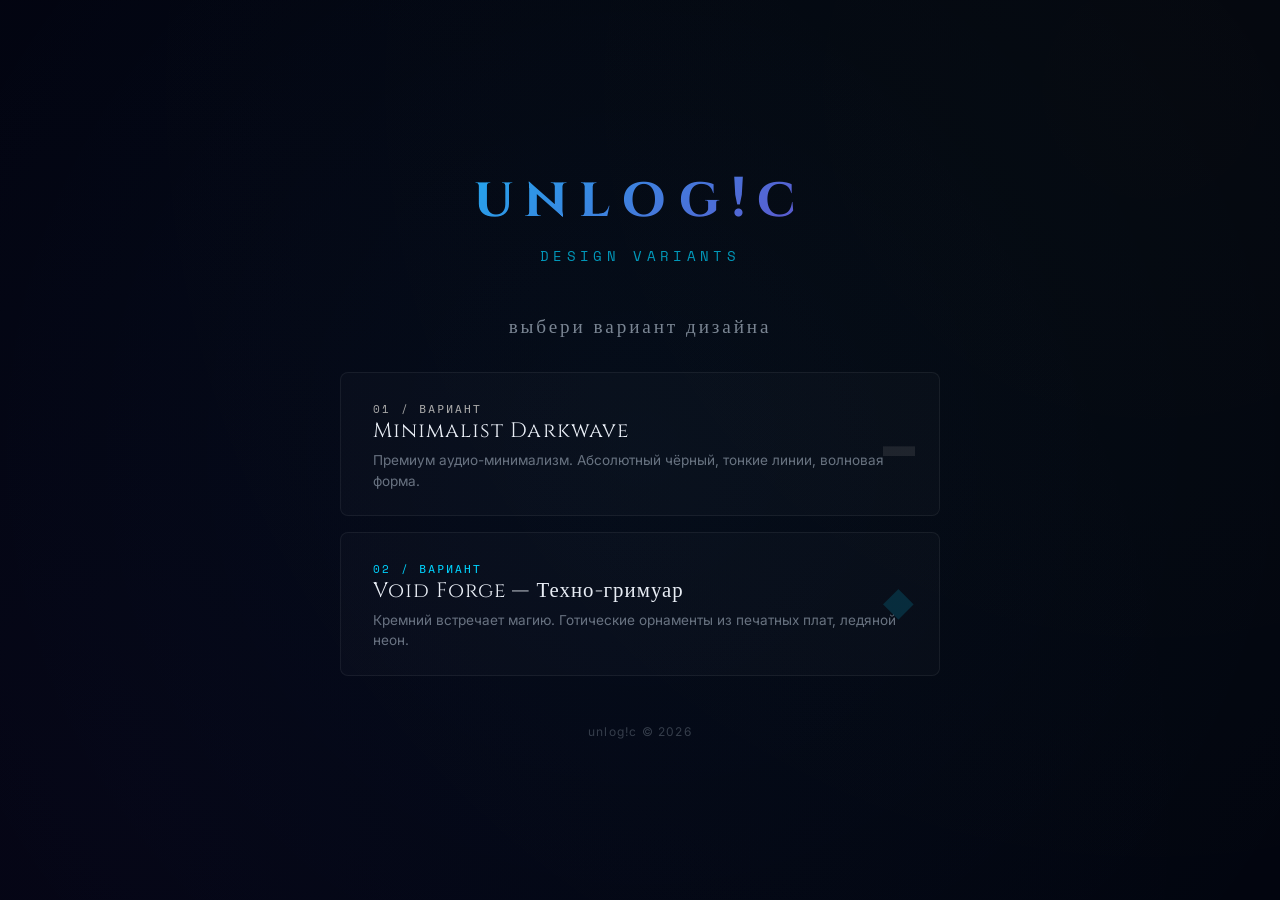
==== index.html @ 3098bdf4 "Update new release" ====
<!DOCTYPE html>
<html lang="ru">
<head>
<meta charset="UTF-8">
<meta name="viewport" content="width=device-width, initial-scale=1.0">
<title>unlog!c — выбор дизайна</title>
<style>
  @import url('https://fonts.googleapis.com/css2?family=JetBrains+Mono:wght@400;700&family=Cinzel:wght@400;700&family=Space+Mono:wght@400;700&family=Inter:wght@300;400;600&display=swap');

  *, *::before, *::after { box-sizing: border-box; margin: 0; padding: 0; }

  body {
    background: #020510;
    color: #c8d6e5;
    font-family: 'Inter', sans-serif;
    min-height: 100vh;
    display: flex;
    flex-direction: column;
    align-items: center;
    justify-content: center;
    padding: 2rem;
    overflow-x: hidden;
  }

  /* Ambient background glow */
  body::before {
    content: '';
    position: fixed;
    top: -50%;
    left: -50%;
    width: 200%;
    height: 200%;
    background: radial-gradient(circle at 50% 50%, rgba(0,212,255,0.03) 0%, transparent 50%),
                radial-gradient(circle at 30% 70%, rgba(123,47,190,0.04) 0%, transparent 50%),
                radial-gradient(circle at 70% 30%, rgba(252,238,10,0.02) 0%, transparent 50%);
    pointer-events: none;
    z-index: 0;
  }

  .container {
    position: relative;
    z-index: 1;
    text-align: center;
    max-width: 800px;
    width: 100%;
  }

  .logo {
    font-family: 'Cinzel', serif;
    font-size: 3.5rem;
    font-weight: 700;
    letter-spacing: 0.2em;
    margin-bottom: 0.5rem;
    background: linear-gradient(135deg, #00d4ff, #7b2fbe, #00d4ff);
    background-size: 200% auto;
    -webkit-background-clip: text;
    -webkit-text-fill-color: transparent;
    background-clip: text;
    animation: logoShimmer 4s ease-in-out infinite;
  }

  @keyframes logoShimmer {
    0%, 100% { background-position: 0% center; }
    50% { background-position: 200% center; }
  }

  .subtitle {
    font-family: 'Space Mono', monospace;
    font-size: 0.9rem;
    color: #00d4ff;
    opacity: 0.7;
    letter-spacing: 0.3em;
    margin-bottom: 3rem;
    text-transform: uppercase;
  }

  h2 {
    font-family: 'Cinzel', serif;
    font-size: 1.2rem;
    color: rgba(200,214,229,0.6);
    letter-spacing: 0.15em;
    margin-bottom: 2rem;
    font-weight: 400;
  }

  .variants {
    display: grid;
    grid-template-columns: 1fr;
    gap: 1rem;
    max-width: 600px;
    margin: 0 auto;
  }

  .variant-card {
    display: block;
    text-decoration: none;
    background: rgba(255,255,255,0.02);
    border: 1px solid rgba(255,255,255,0.06);
    border-radius: 8px;
    padding: 1.5rem 2rem;
    transition: all 0.4s ease;
    position: relative;
    overflow: hidden;
    text-align: left;
  }

  .variant-card::before {
    content: '';
    position: absolute;
    inset: 0;
    border-radius: 8px;
    opacity: 0;
    transition: opacity 0.4s ease;
    pointer-events: none;
  }

  .variant-card:nth-child(1)::before { background: linear-gradient(135deg, rgba(180,180,180,0.08), transparent); }
  .variant-card:nth-child(2)::before { background: linear-gradient(135deg, rgba(0,212,255,0.12), rgba(123,47,190,0.08), transparent); }

  .variant-card:hover {
    border-color: rgba(255,255,255,0.15);
    transform: translateX(8px);
    background: rgba(255,255,255,0.04);
  }
  .variant-card:hover::before { opacity: 1; }

  .variant-number {
    font-family: 'Space Mono', monospace;
    font-size: 0.7rem;
    letter-spacing: 0.2em;
    text-transform: uppercase;
    margin-bottom: 0.3rem;
  }

  .variant-card:nth-child(1) .variant-number { color: #aaa; }
  .variant-card:nth-child(2) .variant-number { color: #00d4ff; }

  .variant-name {
    font-family: 'Cinzel', serif;
    font-size: 1.3rem;
    color: #e8edf5;
    margin-bottom: 0.3rem;
    letter-spacing: 0.05em;
  }

  .variant-desc {
    font-size: 0.85rem;
    color: rgba(200,214,229,0.5);
    line-height: 1.5;
  }

  .variant-accent {
    position: absolute;
    right: 1.5rem;
    top: 50%;
    transform: translateY(-50%);
    font-size: 2rem;
    opacity: 0.15;
    transition: opacity 0.4s ease;
  }
  .variant-card:hover .variant-accent { opacity: 0.4; }
  .variant-card:nth-child(1) .variant-accent { color: #999; }
  .variant-card:nth-child(2) .variant-accent { color: #00d4ff; }

  footer {
    margin-top: 3rem;
    font-size: 0.75rem;
    color: rgba(200,214,229,0.25);
    letter-spacing: 0.1em;
    position: relative;
    z-index: 1;
  }

  @media (max-width: 500px) {
    .logo { font-size: 2.2rem; }
    .variant-card { padding: 1.2rem 1.5rem; }
    .variant-name { font-size: 1.1rem; }
  }
</style>
</head>
<body>
  <div class="container">
    <div class="logo">unlog!c</div>
    <div class="subtitle">design variants</div>
    <h2>выбери вариант дизайна</h2>

    <div class="variants">
      <a href="variants/minimalist-darkwave/" class="variant-card">
        <span class="variant-number">01 / вариант</span>
        <div class="variant-name">Minimalist Darkwave</div>
        <div class="variant-desc">Премиум аудио-минимализм. Абсолютный чёрный, тонкие линии, волновая форма.</div>
        <span class="variant-accent">▬</span>
      </a>

      <a href="variants/void-forge/" class="variant-card">
        <span class="variant-number">02 / вариант</span>
        <div class="variant-name">Void Forge — Техно-гримуар</div>
        <div class="variant-desc">Кремний встречает магию. Готические орнаменты из печатных плат, ледяной неон.</div>
        <span class="variant-accent">◆</span>
      </a>
    </div>

    <footer>unlog!c &copy; 2026</footer>
  </div>
</body>
</html>
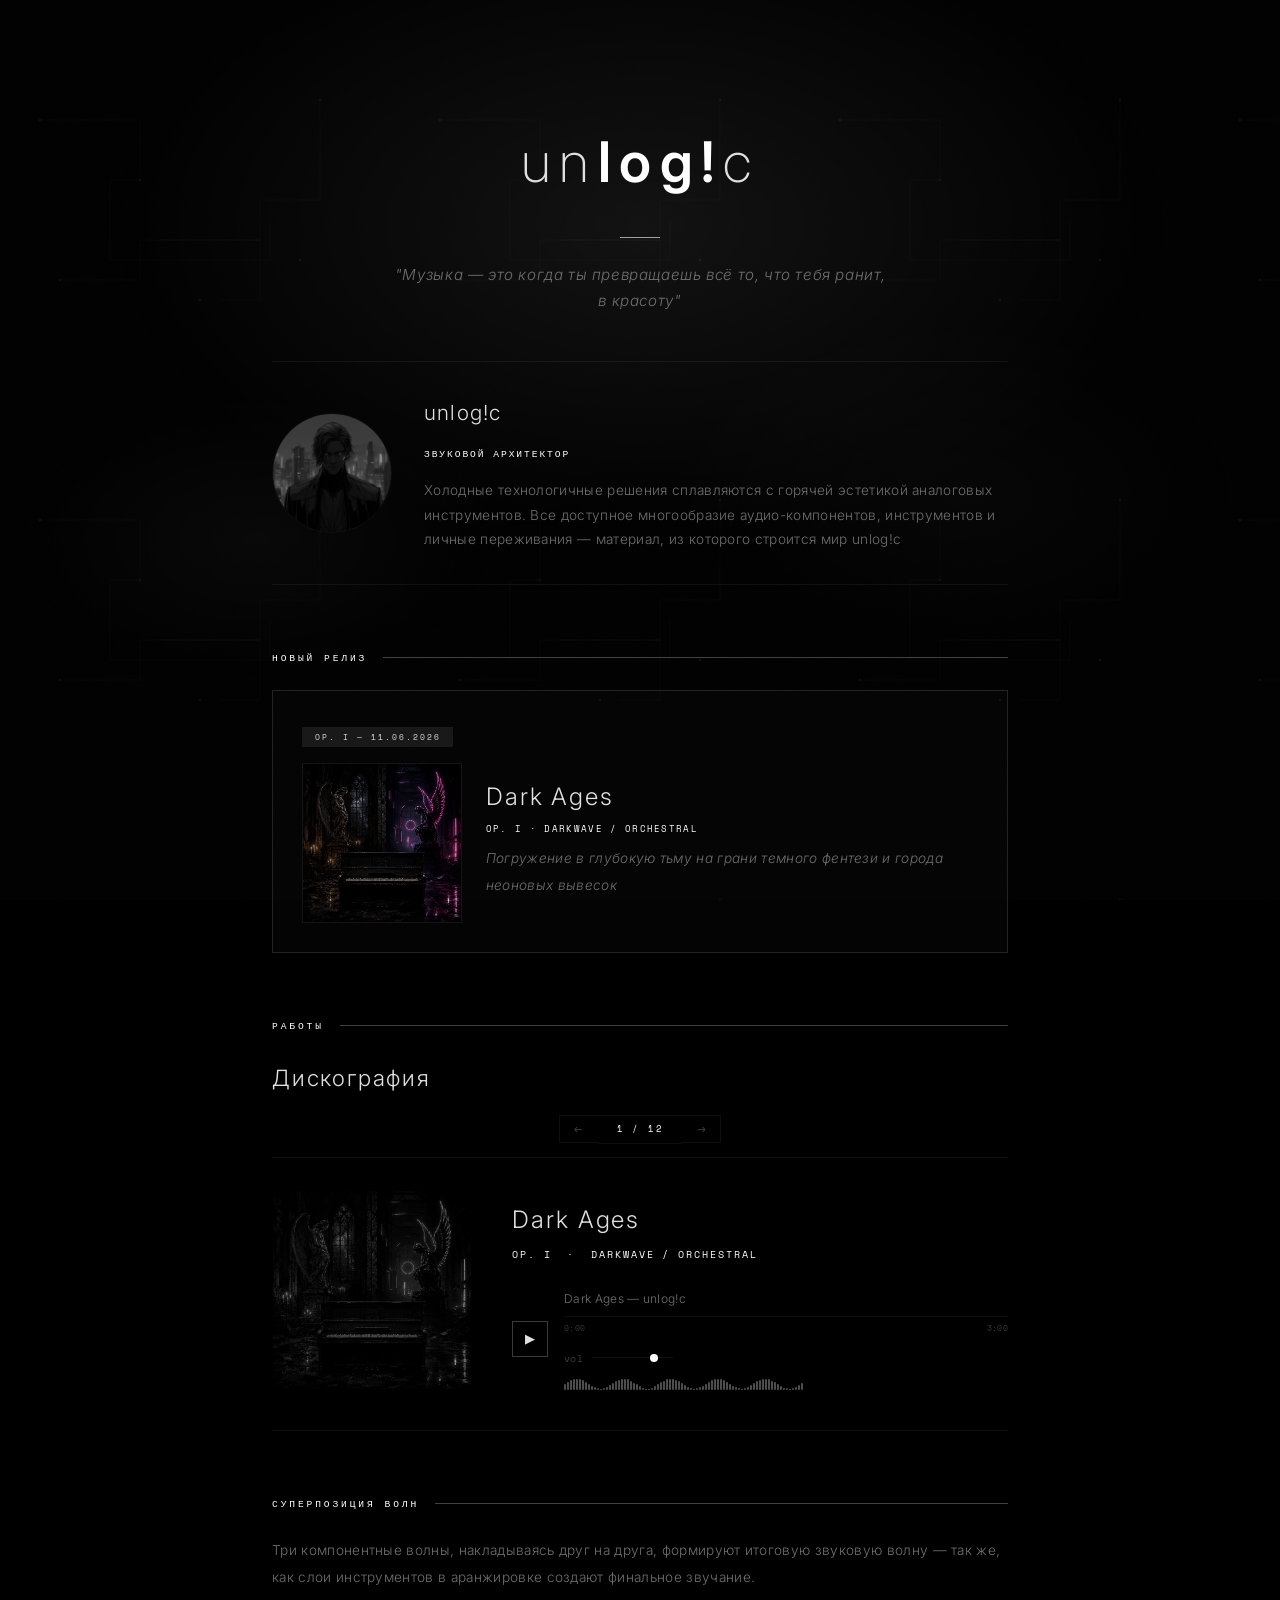
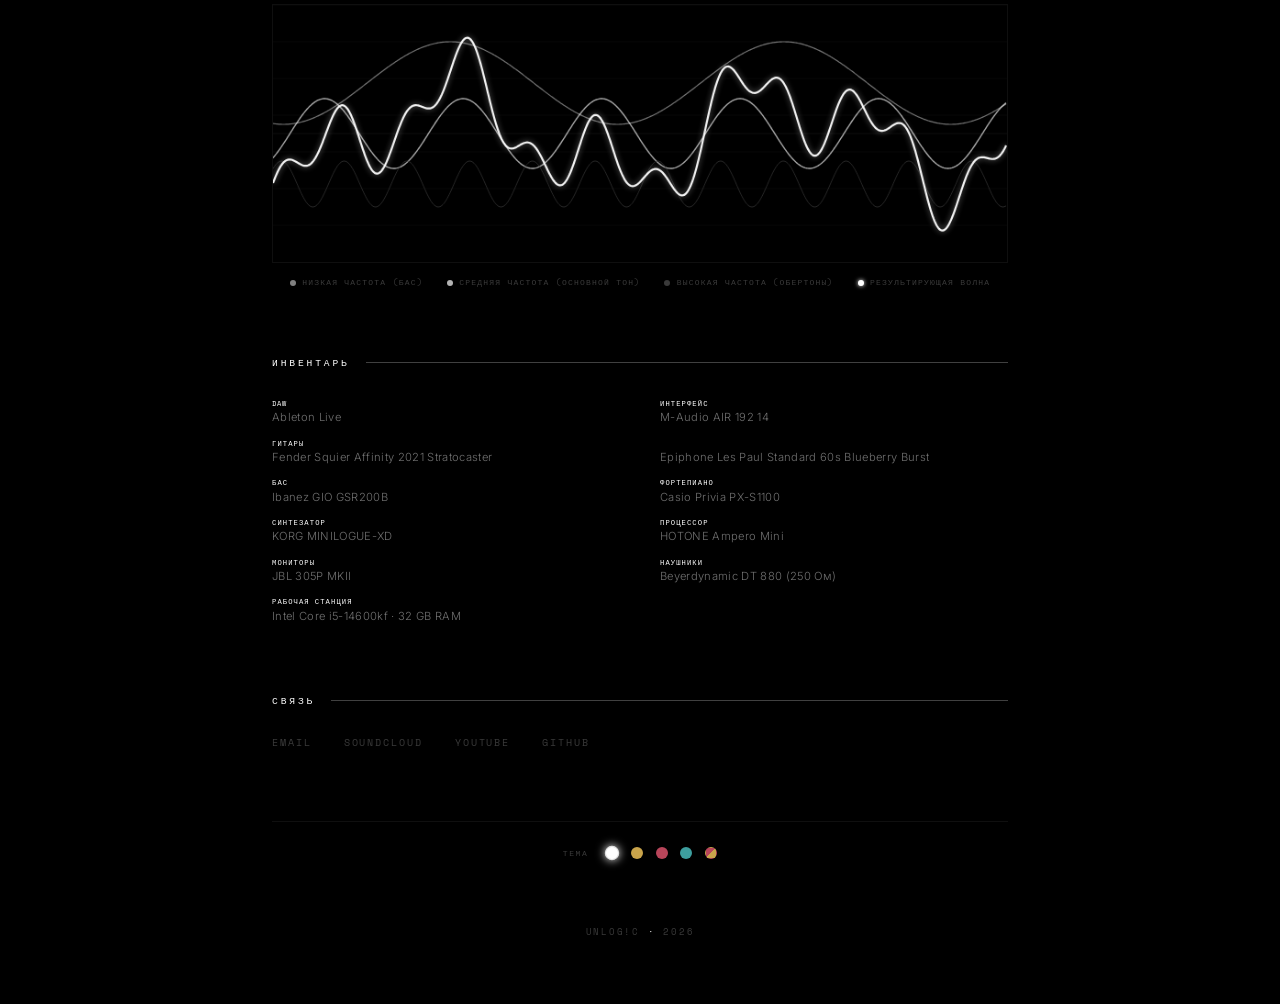
==== commit 7a2a8284: "Update file structure" ====
--- a/index.html
+++ b/index.html
@@ -3,204 +3,1349 @@
 <head>
 <meta charset="UTF-8">
 <meta name="viewport" content="width=device-width, initial-scale=1.0">
-<title>unlog!c — выбор дизайна</title>
+<title>unlog!c — Minimalist Darkwave</title>
 <style>
-  @import url('https://fonts.googleapis.com/css2?family=JetBrains+Mono:wght@400;700&family=Cinzel:wght@400;700&family=Space+Mono:wght@400;700&family=Inter:wght@300;400;600&display=swap');
+  @import url('https://fonts.googleapis.com/css2?family=Inter:wght@200;300;400;500;600&family=Space+Mono:wght@400;700&display=swap');
 
   *, *::before, *::after { box-sizing: border-box; margin: 0; padding: 0; }
 
+  /* ============================================
+     BASE VARIABLES (default = white / no accent)
+     ============================================ */
+  :root {
+    --bg: #000000;
+    --text-primary: #e0e0e0;
+    --text-secondary: #707070;
+    --text-dim: #3a3a3a;
+    --border: rgba(255,255,255,0.06);
+    --hover-bg: rgba(255,255,255,0.04);
+    --accent: #ffffff;
+    --accent-rgb: 255,255,255;
+    --accent-secondary: #ffffff;
+    --accent-secondary-rgb: 255,255,255;
+    --glow-color-1: rgba(255,255,255,0.07);
+    --glow-color-2: rgba(255,255,255,0.03);
+    --glow-color-3: rgba(255,255,255,0.025);
+    --badge-bg: rgba(255,255,255,0.08);
+    --badge-text: var(--text-primary);
+  }
+
+  /* ---- THEME: Gold (оркестровое тепло) ---- */
+  .theme-gold {
+    --accent: #c9a44b;
+    --accent-rgb: 201,164,75;
+    --accent-secondary: #c9a44b;
+    --accent-secondary-rgb: 201,164,75;
+    --glow-color-1: rgba(201,164,75,0.09);
+    --glow-color-2: rgba(201,164,75,0.04);
+    --glow-color-3: rgba(201,164,75,0.03);
+    --badge-bg: rgba(201,164,75,0.12);
+    --badge-text: #d4b65a;
+  }
+
+  /* ---- THEME: Crimson (dark fantasy / алая рана) ---- */
+  .theme-crimson {
+    --accent: #b8455a;
+    --accent-rgb: 184,69,90;
+    --accent-secondary: #b8455a;
+    --accent-secondary-rgb: 184,69,90;
+    --glow-color-1: rgba(184,69,90,0.09);
+    --glow-color-2: rgba(184,69,90,0.04);
+    --glow-color-3: rgba(184,69,90,0.03);
+    --badge-bg: rgba(184,69,90,0.14);
+    --badge-text: #d47080;
+  }
+
+  /* ---- THEME: Teal (техно-бирюза / cyberpunk) ---- */
+  .theme-teal {
+    --accent: #3d9e9e;
+    --accent-rgb: 61,158,158;
+    --accent-secondary: #3d9e9e;
+    --accent-secondary-rgb: 61,158,158;
+    --glow-color-1: rgba(61,158,158,0.09);
+    --glow-color-2: rgba(61,158,158,0.04);
+    --glow-color-3: rgba(61,158,158,0.03);
+    --badge-bg: rgba(61,158,158,0.12);
+    --badge-text: #5cc0c0;
+  }
+
+  /* ---- THEME: Duo (Crimson + Gold) ---- */
+  .theme-duo {
+    --accent: #b8455a;
+    --accent-rgb: 184,69,90;
+    --accent-secondary: #c9a44b;
+    --accent-secondary-rgb: 201,164,75;
+    --glow-color-1: rgba(184,69,90,0.07);
+    --glow-color-2: rgba(201,164,75,0.04);
+    --glow-color-3: rgba(184,69,90,0.03);
+    --badge-bg: rgba(184,69,90,0.14);
+    --badge-text: #d47080;
+  }
+
   body {
-    background: #020510;
-    color: #c8d6e5;
+    background: var(--bg);
+    color: var(--text-secondary);
     font-family: 'Inter', sans-serif;
     min-height: 100vh;
-    display: flex;
-    flex-direction: column;
-    align-items: center;
-    justify-content: center;
-    padding: 2rem;
+    line-height: 1.8;
+    font-weight: 300;
+    letter-spacing: 0.02em;
     overflow-x: hidden;
   }
 
-  /* Ambient background glow */
+  /* Ambient radial glow — slow breathing pulse */
+  body::after {
+    content: '';
+    position: fixed;
+    inset: 0;
+    background:
+      radial-gradient(ellipse 60% 50% at 50% 25%, var(--glow-color-1) 0%, transparent 70%),
+      radial-gradient(ellipse 30% 25% at 20% 60%, var(--glow-color-2) 0%, transparent 65%),
+      radial-gradient(ellipse 35% 30% at 75% 55%, var(--glow-color-3) 0%, transparent 65%);
+    pointer-events: none;
+    z-index: 0;
+    animation: ambientBreath 14s ease-in-out infinite;
+  }
+
+  @keyframes ambientBreath {
+    0%, 100% { opacity: 0.6; }
+    33% { opacity: 1; }
+    66% { opacity: 0.5; }
+  }
+
+  /* Ultra-subtle grain texture */
   body::before {
     content: '';
     position: fixed;
-    top: -50%;
-    left: -50%;
-    width: 200%;
-    height: 200%;
-    background: radial-gradient(circle at 50% 50%, rgba(0,212,255,0.03) 0%, transparent 50%),
-                radial-gradient(circle at 30% 70%, rgba(123,47,190,0.04) 0%, transparent 50%),
-                radial-gradient(circle at 70% 30%, rgba(252,238,10,0.02) 0%, transparent 50%);
+    inset: 0;
+    background-image: url("data:image/svg+xml,%3Csvg viewBox='0 0 256 256' xmlns='http://www.w3.org/2000/svg'%3E%3Cfilter id='n'%3E%3CfeTurbulence type='fractalNoise' baseFrequency='0.9' numOctaves='4' stitchTiles='stitch'/%3E%3C/filter%3E%3Crect width='100%25' height='100%25' filter='url(%23n)' opacity='0.015'/%3E%3C/svg%3E");
+    background-size: 256px 256px;
     pointer-events: none;
     z-index: 0;
   }
 
+  /* Minimalist circuit trace — subtle geometric lines */
+  .circuit-trace {
+    position: fixed;
+    inset: 0;
+    pointer-events: none;
+    z-index: 1;
+    opacity: 0.05;
+    background-image:
+      url("data:image/svg+xml,%3Csvg width='400' height='400' viewBox='0 0 400 400' xmlns='http://www.w3.org/2000/svg'%3E%3Cpath d='M40 120 h100 v60 h-30 v80 h160 v-40' stroke='white' fill='none' stroke-width='0.5' /%3E%3Cpath d='M320 100 v100 h-60 v40 h-100' stroke='white' fill='none' stroke-width='0.5' /%3E%3Cpath d='M60 280 h80 v-40 h120 v60 h-40' stroke='white' fill='none' stroke-width='0.5' /%3E%3Ccircle cx='40' cy='120' r='1.5' fill='white' /%3E%3Ccircle cx='140' cy='180' r='1.5' fill='white' /%3E%3Ccircle cx='300' cy='260' r='1.5' fill='white' /%3E%3Ccircle cx='320' cy='100' r='1.5' fill='white' /%3E%3Ccircle cx='200' cy='300' r='1.5' fill='white' /%3E%3Ccircle cx='60' cy='280' r='1.5' fill='white' /%3E%3C/svg%3E");
+    background-size: 400px 400px;
+  }
+
   .container {
     position: relative;
-    z-index: 1;
+    z-index: 2;
+    max-width: 800px;
+    margin: 0 auto;
+    padding: 4rem 2rem;
+    min-height: 100vh;
+  }
+
+  /* ========== HERO ========== */
+  .hero {
     text-align: center;
-    max-width: 800px;
+    padding: 3rem 0 3rem;
+    position: relative;
+  }
+
+  .hero h1 {
+    font-family: 'Inter', sans-serif;
+    font-size: 3.5rem;
+    font-weight: 200;
+    color: var(--text-primary);
+    letter-spacing: 0.15em;
+    text-transform: lowercase;
+    margin-bottom: 1.5rem;
+  }
+
+  .hero h1 span {
+    font-weight: 600;
+    color: var(--accent);
+  }
+
+  .hero-divider {
+    width: 40px;
+    height: 1px;
+    background: var(--accent);
+    margin: 0 auto 1.5rem;
+    opacity: 0.6;
+  }
+
+  .hero-quote {
+    font-size: 0.95rem;
+    color: var(--text-secondary);
+    font-weight: 300;
+    font-style: italic;
+    max-width: 500px;
+    margin: 0 auto;
+    line-height: 1.7;
+    letter-spacing: 0.04em;
+  }
+
+  /* ========== PROFILE ========== */
+  .profile-section {
+    display: flex;
+    align-items: center;
+    gap: 2rem;
+    margin-bottom: 4rem;
+    padding: 2rem 0;
+    border-top: 1px solid var(--border);
+    border-bottom: 1px solid var(--border);
+  }
+
+  .profile-img-container {
+    flex-shrink: 0;
+    width: 120px;
+    height: 120px;
+    border-radius: 50%;
+    overflow: hidden;
+    border: 1px solid var(--border);
+    filter: grayscale(1) brightness(0.7);
+    transition: all 0.6s ease;
+  }
+  .profile-img-container:hover {
+    filter: grayscale(0.6) brightness(0.9);
+    border-color: var(--accent);
+  }
+
+  .profile-img {
     width: 100%;
-  }
-
-  .logo {
-    font-family: 'Cinzel', serif;
-    font-size: 3.5rem;
-    font-weight: 700;
+    height: 100%;
+    object-fit: cover;
+  }
+
+  .profile-text h3 {
+    font-family: 'Inter', sans-serif;
+    font-size: 1.3rem;
+    font-weight: 300;
+    color: var(--text-primary);
+    letter-spacing: 0.06em;
+    margin-bottom: 0.3rem;
+  }
+
+  .profile-text .profile-role {
+    font-family: 'Space Mono', monospace;
+    font-size: 0.6rem;
+    color: var(--accent);
+    text-transform: uppercase;
     letter-spacing: 0.2em;
+  }
+
+  .profile-text p {
+    font-size: 0.85rem;
+    color: var(--text-secondary);
+    margin-top: 0.8rem;
+    line-height: 1.8;
+  }
+
+  /* ========== SECTION ========== */
+  .section {
+    margin-bottom: 4rem;
+    position: relative;
+  }
+
+  .section-label {
+    font-family: 'Space Mono', monospace;
+    font-size: 0.6rem;
+    color: var(--accent);
+    text-transform: uppercase;
+    letter-spacing: 0.3em;
+    margin-bottom: 1.5rem;
+    display: flex;
+    align-items: center;
+    gap: 1rem;
+  }
+  .section-label::after {
+    content: '';
+    flex: 1;
+    height: 1px;
+    background: var(--accent);
+    opacity: 0.25;
+  }
+
+  .section h2 {
+    font-family: 'Inter', sans-serif;
+    font-size: 1.4rem;
+    font-weight: 300;
+    color: var(--text-primary);
+    letter-spacing: 0.08em;
+    margin-bottom: 1rem;
+  }
+
+  .section p {
+    font-size: 0.85rem;
+    color: var(--text-secondary);
+    line-height: 2;
+    margin-bottom: 0.8rem;
+    font-weight: 300;
+  }
+
+  .section .accent {
+    color: var(--accent);
+    font-weight: 400;
+  }
+
+  /* ========== NEW RELEASE HIGHLIGHT ========== */
+  .new-release {
+    border: 1px solid rgba(255,255,255,0.12);
+    padding: 1.8rem;
+    margin-bottom: 2rem;
+    position: relative;
+    background: rgba(255,255,255,0.015);
+  }
+
+  .new-release-badge {
+    font-family: 'Space Mono', monospace;
+    font-size: 0.5rem;
+    color: var(--badge-text);
+    background: var(--badge-bg);
+    text-transform: uppercase;
+    letter-spacing: 0.25em;
+    padding: 0.2rem 0.8rem;
+    display: inline-block;
+    margin-bottom: 1rem;
+  }
+
+  .new-release-inner {
+    display: grid;
+    grid-template-columns: 160px 1fr;
+    gap: 1.5rem;
+  }
+
+  .new-release-cover {
+    width: 160px;
+    height: 160px;
+    object-fit: cover;
+    filter: grayscale(0.3) brightness(0.8);
+    transition: all 0.6s ease;
+    border: 1px solid rgba(255,255,255,0.08);
+  }
+  .new-release:hover .new-release-cover {
+    filter: grayscale(0) brightness(1);
+    border-color: var(--accent);
+  }
+
+  .new-release-info {
+    display: flex;
+    flex-direction: column;
+    justify-content: center;
+  }
+
+  .new-release-info h3 {
+    font-family: 'Inter', sans-serif;
+    font-size: 1.5rem;
+    font-weight: 300;
+    color: var(--text-primary);
+    letter-spacing: 0.08em;
+    margin-bottom: 0.2rem;
+  }
+
+  .new-release-meta {
+    font-family: 'Space Mono', monospace;
+    font-size: 0.55rem;
+    color: var(--accent-secondary);
+    text-transform: uppercase;
+    letter-spacing: 0.15em;
     margin-bottom: 0.5rem;
-    background: linear-gradient(135deg, #00d4ff, #7b2fbe, #00d4ff);
-    background-size: 200% auto;
-    -webkit-background-clip: text;
-    -webkit-text-fill-color: transparent;
-    background-clip: text;
-    animation: logoShimmer 4s ease-in-out infinite;
-  }
-
-  @keyframes logoShimmer {
-    0%, 100% { background-position: 0% center; }
-    50% { background-position: 200% center; }
-  }
-
-  .subtitle {
+  }
+
+  .new-release-desc {
+    font-size: 0.8rem;
+    color: var(--text-secondary);
+    font-style: italic;
+    margin-bottom: 0.6rem;
+  }
+
+  /* ========== WORK CAROUSEL ========== */
+  .work-card {
+    display: grid;
+    grid-template-columns: 200px 1fr;
+    gap: 2.5rem;
+    padding: 2rem 0;
+    border-top: 1px solid var(--border);
+    border-bottom: 1px solid var(--border);
+  }
+
+  .work-cover-container {
+    position: relative;
+  }
+
+  .work-cover {
+    width: 200px;
+    height: 200px;
+    object-fit: cover;
+    filter: grayscale(1) brightness(0.6);
+    transition: all 0.6s ease;
+    border: 1px solid transparent;
+  }
+  .work-card:hover .work-cover {
+    filter: grayscale(0.5) brightness(0.85);
+    border-color: var(--accent);
+  }
+
+  .work-info {
+    display: flex;
+    flex-direction: column;
+    justify-content: center;
+  }
+
+  .work-info h3 {
+    font-family: 'Inter', sans-serif;
+    font-size: 1.5rem;
+    font-weight: 300;
+    color: var(--text-primary);
+    letter-spacing: 0.08em;
+    margin-bottom: 0.3rem;
+  }
+
+  .work-meta {
+    font-family: 'Space Mono', monospace;
+    font-size: 0.6rem;
+    color: var(--accent-secondary);
+    text-transform: uppercase;
+    letter-spacing: 0.2em;
+    margin-bottom: 1.5rem;
+  }
+
+  /* Carousel navigation */
+  .carousel-nav {
+    display: flex;
+    align-items: center;
+    justify-content: center;
+    gap: 0;
+    margin-bottom: 0.8rem;
+  }
+  .carousel-arrow {
     font-family: 'Space Mono', monospace;
     font-size: 0.9rem;
-    color: #00d4ff;
-    opacity: 0.7;
-    letter-spacing: 0.3em;
-    margin-bottom: 3rem;
-    text-transform: uppercase;
-  }
-
-  h2 {
-    font-family: 'Cinzel', serif;
-    font-size: 1.2rem;
-    color: rgba(200,214,229,0.6);
-    letter-spacing: 0.15em;
-    margin-bottom: 2rem;
-    font-weight: 400;
-  }
-
-  .variants {
-    display: grid;
-    grid-template-columns: 1fr;
-    gap: 1rem;
-    max-width: 600px;
-    margin: 0 auto;
-  }
-
-  .variant-card {
-    display: block;
-    text-decoration: none;
-    background: rgba(255,255,255,0.02);
-    border: 1px solid rgba(255,255,255,0.06);
-    border-radius: 8px;
-    padding: 1.5rem 2rem;
-    transition: all 0.4s ease;
-    position: relative;
-    overflow: hidden;
-    text-align: left;
-  }
-
-  .variant-card::before {
-    content: '';
-    position: absolute;
-    inset: 0;
-    border-radius: 8px;
-    opacity: 0;
-    transition: opacity 0.4s ease;
-    pointer-events: none;
-  }
-
-  .variant-card:nth-child(1)::before { background: linear-gradient(135deg, rgba(180,180,180,0.08), transparent); }
-  .variant-card:nth-child(2)::before { background: linear-gradient(135deg, rgba(0,212,255,0.12), rgba(123,47,190,0.08), transparent); }
-
-  .variant-card:hover {
-    border-color: rgba(255,255,255,0.15);
-    transform: translateX(8px);
-    background: rgba(255,255,255,0.04);
-  }
-  .variant-card:hover::before { opacity: 1; }
-
-  .variant-number {
-    font-family: 'Space Mono', monospace;
-    font-size: 0.7rem;
+    color: var(--text-dim);
+    background: none;
+    border: 1px solid var(--border);
+    padding: 0.35rem 0.9rem;
+    cursor: pointer;
+    transition: all 0.3s ease;
+    line-height: 1;
+    user-select: none;
+  }
+  .carousel-arrow:hover {
+    color: var(--accent);
+    border-color: var(--accent);
+    background: var(--hover-bg);
+  }
+  .carousel-arrow:active {
+    color: var(--accent);
+    background: rgba(255,255,255,0.06);
+  }
+  .carousel-arrow-left {
+    border-right: none;
+  }
+  .carousel-arrow-right {
+    border-left: none;
+  }
+  .carousel-indicator {
+    font-family: 'Space Mono', monospace;
+    font-size: 0.55rem;
+    color: var(--accent);
     letter-spacing: 0.2em;
     text-transform: uppercase;
-    margin-bottom: 0.3rem;
-  }
-
-  .variant-card:nth-child(1) .variant-number { color: #aaa; }
-  .variant-card:nth-child(2) .variant-number { color: #00d4ff; }
-
-  .variant-name {
-    font-family: 'Cinzel', serif;
-    font-size: 1.3rem;
-    color: #e8edf5;
-    margin-bottom: 0.3rem;
-    letter-spacing: 0.05em;
-  }
-
-  .variant-desc {
-    font-size: 0.85rem;
-    color: rgba(200,214,229,0.5);
+    padding: 0.35rem 1.2rem;
+    border-top: 1px solid var(--border);
+    border-bottom: 1px solid var(--border);
+    user-select: none;
+  }
+
+  /* Minimal player */
+  .minimal-player {
+    display: flex;
+    align-items: center;
+    gap: 1rem;
+  }
+
+  .play-btn-mini {
+    width: 36px;
+    height: 36px;
+    border: 1px solid var(--text-dim);
+    background: none;
+    cursor: pointer;
+    color: var(--text-primary);
+    font-size: 0.8rem;
+    display: flex;
+    align-items: center;
+    justify-content: center;
+    transition: all 0.3s ease;
+    flex-shrink: 0;
+  }
+  .play-btn-mini:hover {
+    border-color: var(--accent);
+    color: var(--accent);
+    background: var(--hover-bg);
+  }
+
+  .player-info {
+    flex: 1;
+    min-width: 0;
+  }
+
+  .player-track-name {
+    font-size: 0.75rem;
+    color: var(--text-secondary);
+    font-weight: 300;
+    margin-bottom: 0.4rem;
+  }
+
+  .mini-progress {
+    height: 1px;
+    background: var(--border);
+    cursor: pointer;
+    position: relative;
+  }
+  .mini-progress-fill {
+    height: 100%;
+    background: var(--accent);
+    width: 0%;
+    transition: width 0.1s linear;
+  }
+
+  .player-times {
+    display: flex;
+    justify-content: space-between;
+    font-family: 'Space Mono', monospace;
+    font-size: 0.5rem;
+    color: var(--text-dim);
+    margin-top: 0.3rem;
+  }
+
+  /* Volume control */
+  .volume-row {
+    display: flex;
+    align-items: center;
+    gap: 0.6rem;
+    margin-top: 0.8rem;
+  }
+  .volume-icon {
+    font-size: 0.65rem;
+    color: var(--text-dim);
+    font-family: 'Space Mono', monospace;
+    flex-shrink: 0;
+  }
+  .volume-slider {
+    -webkit-appearance: none;
+    appearance: none;
+    width: 80px;
+    height: 1px;
+    background: var(--border);
+    outline: none;
+    cursor: pointer;
+  }
+  .volume-slider::-webkit-slider-thumb {
+    -webkit-appearance: none;
+    appearance: none;
+    width: 8px;
+    height: 8px;
+    border-radius: 50%;
+    background: var(--accent);
+    cursor: pointer;
+    transition: background 0.2s;
+  }
+  .volume-slider::-webkit-slider-thumb:hover {
+    background: var(--text-primary);
+  }
+  .volume-slider::-moz-range-thumb {
+    width: 8px;
+    height: 8px;
+    border-radius: 50%;
+    background: var(--accent);
+    border: none;
+    cursor: pointer;
+  }
+
+  /* Subtle waveform visualizer */
+  .mini-waveform {
+    display: flex;
+    align-items: flex-end;
+    gap: 1px;
+    height: 16px;
+    margin-top: 0.4rem;
+    opacity: 0.3;
+  }
+  .mini-waveform .mw-bar {
+    width: 2px;
+    background: var(--accent);
+    transition: height 0.08s ease;
+    min-height: 1px;
+    border-radius: 1px;
+  }
+
+  /* ========== INVENTORY ========== */
+  .inventory-list {
+    display: grid;
+    grid-template-columns: repeat(2, 1fr);
+    gap: 0.3rem 2.5rem;
+  }
+  .inventory-item {
+    display: flex;
+    flex-direction: column;
+    padding: 0.25rem 0;
+    border-bottom: none;
+  }
+  .inventory-cat {
+    font-family: 'Space Mono', monospace;
+    font-size: 0.45rem;
+    color: var(--accent);
+    text-transform: uppercase;
+    letter-spacing: 0.15em;
+    line-height: 1.4;
+    padding-top: 0;
+  }
+  .inventory-model {
+    font-size: 0.7rem;
+    color: var(--text-secondary);
+    font-weight: 300;
+    letter-spacing: 0.03em;
     line-height: 1.5;
   }
 
-  .variant-accent {
-    position: absolute;
-    right: 1.5rem;
-    top: 50%;
-    transform: translateY(-50%);
-    font-size: 2rem;
-    opacity: 0.15;
-    transition: opacity 0.4s ease;
-  }
-  .variant-card:hover .variant-accent { opacity: 0.4; }
-  .variant-card:nth-child(1) .variant-accent { color: #999; }
-  .variant-card:nth-child(2) .variant-accent { color: #00d4ff; }
-
-  footer {
-    margin-top: 3rem;
-    font-size: 0.75rem;
-    color: rgba(200,214,229,0.25);
-    letter-spacing: 0.1em;
+  /* ========== WAVE SUPERPOSITION VIZ ========== */
+  .wave-viz-container {
     position: relative;
-    z-index: 1;
-  }
-
-  @media (max-width: 500px) {
-    .logo { font-size: 2.2rem; }
-    .variant-card { padding: 1.2rem 1.5rem; }
-    .variant-name { font-size: 1.1rem; }
+    width: 100%;
+    border: 1px solid var(--border);
+    overflow: hidden;
+  }
+  .wave-viz-container canvas {
+    display: block;
+    width: 100%;
+    height: auto;
+  }
+  .wave-legend {
+    display: flex;
+    flex-wrap: wrap;
+    gap: 1.5rem;
+    margin-top: 0.8rem;
+    justify-content: center;
+  }
+  .wave-legend-item {
+    display: flex;
+    align-items: center;
+    gap: 0.4rem;
+    font-family: 'Space Mono', monospace;
+    font-size: 0.5rem;
+    color: var(--text-dim);
+    text-transform: uppercase;
+    letter-spacing: 0.15em;
+  }
+  .wave-legend-dot {
+    width: 6px;
+    height: 6px;
+    border-radius: 50%;
+    flex-shrink: 0;
+  }
+
+  /* ========== CONTACTS ========== */
+  .contacts-row {
+    display: flex;
+    flex-wrap: wrap;
+    gap: 2rem;
+  }
+  .contact-link {
+    font-family: 'Space Mono', monospace;
+    font-size: 0.6rem;
+    color: var(--text-dim);
+    text-decoration: none;
+    letter-spacing: 0.2em;
+    text-transform: uppercase;
+    transition: border-color 0.3s, color 0.3s;
+    position: relative;
+    padding-bottom: 0.3rem;
+    border-bottom: 1px solid transparent;
+  }
+  .contact-link:hover {
+    color: var(--accent);
+    border-bottom-color: var(--accent);
+  }
+
+  /* ========== THEME SWITCHER ========== */
+  .theme-switcher {
+    display: flex;
+    align-items: center;
+    justify-content: center;
+    gap: 0.8rem;
+    margin-top: 4rem;
+    padding-top: 1.5rem;
+    border-top: 1px solid var(--border);
+  }
+  .theme-switcher-label {
+    font-family: 'Space Mono', monospace;
+    font-size: 0.5rem;
+    color: var(--text-dim);
+    text-transform: uppercase;
+    letter-spacing: 0.2em;
+    margin-right: 0.3rem;
+  }
+  .theme-dot {
+    width: 12px;
+    height: 12px;
+    border-radius: 50%;
+    cursor: pointer;
+    border: 1px solid transparent;
+    transition: all 0.3s ease;
+    position: relative;
+  }
+  .theme-dot:hover {
+    transform: scale(1.3);
+  }
+  .theme-dot.active {
+    border-color: var(--text-primary);
+    transform: scale(1.2);
+    box-shadow: 0 0 8px var(--accent);
+  }
+  .theme-dot-default {
+    background: #ffffff;
+  }
+  .theme-dot-gold {
+    background: #c9a44b;
+  }
+  .theme-dot-crimson {
+    background: #b8455a;
+  }
+  .theme-dot-teal {
+    background: #3d9e9e;
+  }
+  .theme-dot-duo {
+    background: linear-gradient(135deg, #b8455a 50%, #c9a44b 50%);
+  }
+
+  /* ========== FOOTER ========== */
+  .page-footer {
+    margin-top: 2rem;
+    padding-top: 2rem;
+    text-align: center;
+    font-family: 'Space Mono', monospace;
+    font-size: 0.55rem;
+    color: var(--text-dim);
+    letter-spacing: 0.2em;
+    text-transform: uppercase;
+  }
+  .page-footer .dot {
+    color: var(--accent);
+  }
+
+  .back-link {
+    display: inline-block;
+    margin-top: 1.5rem;
+    font-family: 'Space Mono', monospace;
+    font-size: 0.55rem;
+    color: var(--text-dim);
+    text-decoration: none;
+    letter-spacing: 0.2em;
+    text-transform: uppercase;
+    transition: color 0.3s;
+    border-bottom: 1px solid transparent;
+    padding-bottom: 0.2rem;
+  }
+  .back-link:hover {
+    color: var(--accent);
+    border-bottom-color: var(--accent);
+  }
+
+  @media (max-width: 650px) {
+    .container { padding: 2rem 1.5rem; }
+    .hero h1 { font-size: 2.2rem; }
+    .profile-section { flex-direction: column; text-align: center; }
+    .work-card { grid-template-columns: 1fr; gap: 1.5rem; }
+    .work-cover { width: 100%; height: auto; max-width: 250px; }
+    .new-release-inner { grid-template-columns: 1fr; }
+    .new-release-cover { width: 100%; height: auto; max-width: 200px; }
+    .carousel-nav { justify-content: center; }
+    .inventory-list { grid-template-columns: 1fr; }
   }
 </style>
 </head>
 <body>
+  <div class="circuit-trace"></div>
   <div class="container">
-    <div class="logo">unlog!c</div>
-    <div class="subtitle">design variants</div>
-    <h2>выбери вариант дизайна</h2>
-
-    <div class="variants">
-      <a href="variants/minimalist-darkwave/" class="variant-card">
-        <span class="variant-number">01 / вариант</span>
-        <div class="variant-name">Minimalist Darkwave</div>
-        <div class="variant-desc">Премиум аудио-минимализм. Абсолютный чёрный, тонкие линии, волновая форма.</div>
-        <span class="variant-accent">▬</span>
-      </a>
-
-      <a href="variants/void-forge/" class="variant-card">
-        <span class="variant-number">02 / вариант</span>
-        <div class="variant-name">Void Forge — Техно-гримуар</div>
-        <div class="variant-desc">Кремний встречает магию. Готические орнаменты из печатных плат, ледяной неон.</div>
-        <span class="variant-accent">◆</span>
-      </a>
+
+    <!-- HERO -->
+    <header class="hero">
+      <h1>un<span>log!</span>c</h1>
+      <div class="hero-divider"></div>
+      <p class="hero-quote">
+        "Музыка — это когда ты превращаешь всё то, что тебя ранит, в красоту"
+      </p>
+    </header>
+
+    <!-- PROFILE -->
+    <section class="profile-section">
+      <div class="profile-img-container">
+        <img src="images/Profile.png" alt="unlog!c" class="profile-img" loading="lazy">
+      </div>
+      <div class="profile-text">
+        <h3>unlog!c</h3>
+        <span class="profile-role">звуковой архитектор</span>
+        <p>
+          Холодные технологичные решения сплавляются с горячей эстетикой аналоговых инструментов. Все доступное многообразие аудио-компонентов, инструментов и личные переживания — материал, из которого строится мир unlog!c
+        </p>
+      </div>
+    </section>
+
+    <!-- NEW RELEASE -->
+    <section class="section">
+      <div class="section-label">новый релиз</div>
+      <div class="new-release">
+        <span class="new-release-badge">op. i — 11.06.2026</span>
+        <div class="new-release-inner">
+          <img src="images/Dark Ages Cover.png" alt="Dark Ages Cover" class="new-release-cover" loading="lazy">
+          <div class="new-release-info">
+            <h3>Dark Ages</h3>
+            <span class="new-release-meta">op. i · darkwave / orchestral</span>
+            <p class="new-release-desc">Погружение в глубокую тьму на грани темного фентези и города неоновых вывесок</p>
+          </div>
+        </div>
+      </div>
+    </section>
+
+    <!-- WORKS CAROUSEL -->
+    <section class="section">
+      <div class="section-label">работы</div>
+      <h2>Дискография</h2>
+
+      <div class="carousel-nav">
+        <button class="carousel-arrow carousel-arrow-left" id="carouselPrev" aria-label="Предыдущий трек">←</button>
+        <span class="carousel-indicator" id="carouselIndicator">1 / 12</span>
+        <button class="carousel-arrow carousel-arrow-right" id="carouselNext" aria-label="Следующий трек">→</button>
+      </div>
+
+      <div class="work-card" id="workCard">
+        <div class="work-cover-container">
+          <img src="images/Dark Ages Cover.png" alt="Cover" class="work-cover" id="workCover" loading="lazy">
+        </div>
+        <div class="work-info">
+          <h3 id="workTitle">Dark Ages</h3>
+          <div class="work-meta" id="workMeta">op. I &nbsp;·&nbsp; darkwave / orchestral</div>
+
+          <div class="minimal-player">
+            <button class="play-btn-mini" id="playBtn" onclick="togglePlay()" aria-label="Play/Pause">▶</button>
+            <div class="player-info">
+              <div class="player-track-name" id="trackName">Dark Ages — unlog!c</div>
+              <div class="mini-progress" id="miniProgress">
+                <div class="mini-progress-fill" id="miniProgressFill"></div>
+              </div>
+              <div class="player-times">
+                <span class="time-cur" id="timeCur">0:00</span>
+                <span class="time-dur" id="timeDur">0:00</span>
+              </div>
+              <div class="volume-row">
+                <span class="volume-icon">vol</span>
+                <input type="range" class="volume-slider" id="volumeSlider" min="0" max="100" value="80" oninput="setVolume(this.value)">
+              </div>
+              <div class="mini-waveform" id="miniWaveform"></div>
+            </div>
+          </div>
+        </div>
+      </div>
+    </section>
+
+    <!-- WAVE SUPERPOSITION VIZ -->
+    <section class="section">
+      <div class="section-label">суперпозиция волн</div>
+      <p>
+        Три компонентные волны, накладываясь друг на друга, формируют итоговую звуковую волну —
+        так же, как слои инструментов в аранжировке создают финальное звучание.
+      </p>
+      <div class="wave-viz-container">
+        <canvas id="waveCanvas" width="800" height="280"></canvas>
+      </div>
+      <div class="wave-legend">
+        <div class="wave-legend-item">
+          <span class="wave-legend-dot" style="background:var(--accent-secondary);opacity:0.5;"></span>
+          низкая частота (бас)
+        </div>
+        <div class="wave-legend-item">
+          <span class="wave-legend-dot" style="background:var(--accent);opacity:0.7;"></span>
+          средняя частота (основной тон)
+        </div>
+        <div class="wave-legend-item">
+          <span class="wave-legend-dot" style="background:var(--text-dim);"></span>
+          высокая частота (обертоны)
+        </div>
+        <div class="wave-legend-item">
+          <span class="wave-legend-dot" style="background:var(--accent);box-shadow:0 0 4px var(--accent);"></span>
+          результирующая волна
+        </div>
+      </div>
+    </section>
+
+    <!-- INVENTORY -->
+    <section class="section">
+      <div class="section-label">инвентарь</div>
+      <div class="inventory-list">
+        <div class="inventory-item">
+          <span class="inventory-cat">DAW</span>
+          <span class="inventory-model">Ableton Live</span>
+        </div>
+        <div class="inventory-item">
+          <span class="inventory-cat">Интерфейс</span>
+          <span class="inventory-model">M-Audio AIR 192 14</span>
+        </div>
+        <div class="inventory-item">
+          <span class="inventory-cat">Гитары</span>
+          <span class="inventory-model">Fender Squier Affinity 2021 Stratocaster</span>
+        </div>
+        <div class="inventory-item">
+          <span class="inventory-cat">&nbsp;</span>
+          <span class="inventory-model">Epiphone Les Paul Standard 60s Blueberry Burst</span>
+        </div>
+        <div class="inventory-item">
+          <span class="inventory-cat">Бас</span>
+          <span class="inventory-model">Ibanez GIO GSR200B</span>
+        </div>
+        <div class="inventory-item">
+          <span class="inventory-cat">Фортепиано</span>
+          <span class="inventory-model">Casio Privia PX-S1100</span>
+        </div>
+        <div class="inventory-item">
+          <span class="inventory-cat">Синтезатор</span>
+          <span class="inventory-model">KORG MINILOGUE-XD</span>
+        </div>
+        <div class="inventory-item">
+          <span class="inventory-cat">Процессор</span>
+          <span class="inventory-model">HOTONE Ampero Mini</span>
+        </div>
+        <div class="inventory-item">
+          <span class="inventory-cat">Мониторы</span>
+          <span class="inventory-model">JBL 305P MKII</span>
+        </div>
+        <div class="inventory-item">
+          <span class="inventory-cat">Наушники</span>
+          <span class="inventory-model">Beyerdynamic DT 880 (250 Ом)</span>
+        </div>
+        <div class="inventory-item">
+          <span class="inventory-cat">Рабочая станция</span>
+          <span class="inventory-model">Intel Core i5-14600kf · 32 GB RAM</span>
+        </div>
+      </div>
+    </section>
+
+    <!-- CONTACTS -->
+    <section class="section">
+      <div class="section-label">связь</div>
+      <div class="contacts-row">
+        <a href="mailto:selv.post@gmail.com" class="contact-link">email</a>
+        <a href="https://soundcloud.com/unlog-c?utm_source=clipboard&utm_medium=text&utm_campaign=social_sharing" class="contact-link">soundcloud</a>
+        <a href="https://www.youtube.com/@unlogic-sound" class="contact-link">youtube</a>
+        <a href="https://github.com/selvnv" class="contact-link">github</a>
+      </div>
+    </section>
+
+    <!-- THEME SWITCHER -->
+    <div class="theme-switcher">
+      <span class="theme-switcher-label">тема</span>
+      <span class="theme-dot theme-dot-default active" data-theme="" title="Default (white)"></span>
+      <span class="theme-dot theme-dot-gold" data-theme="theme-gold" title="Gold — оркестровое тепло"></span>
+      <span class="theme-dot theme-dot-crimson" data-theme="theme-crimson" title="Crimson — алая рана"></span>
+      <span class="theme-dot theme-dot-teal" data-theme="theme-teal" title="Teal — техно-бирюза"></span>
+      <span class="theme-dot theme-dot-duo" data-theme="theme-duo" title="Duo — crimson + gold"></span>
     </div>
 
-    <footer>unlog!c &copy; 2026</footer>
+    <!-- FOOTER -->
+    <footer class="page-footer">
+      unlog!c <span class="dot">·</span> 2026<br>
+    </footer>
   </div>
+
+  <audio id="audio0" preload="metadata" style="display:none;">
+    <source src="audio/Dark Ages.mp3" type="audio/mpeg">
+  </audio>
+  <audio id="audio1" preload="metadata" style="display:none;">
+    <source src="audio/novel - Surrender.mp3" type="audio/mpeg">
+  </audio>
+  <audio id="audio2" preload="metadata" style="display:none;">
+    <source src="audio/Bring Me To Life Remix.mp3" type="audio/mpeg">
+  </audio>
+  <audio id="audio3" preload="metadata" style="display:none;">
+    <source src="audio/Bring Me To Life Remix Instrumental.mp3" type="audio/mpeg">
+  </audio>
+  <audio id="audio4" preload="metadata" style="display:none;">
+    <source src="audio/Rain.mp3" type="audio/mpeg">
+  </audio>
+  <audio id="audio5" preload="metadata" style="display:none;">
+    <source src="audio/1743.mp3" type="audio/mpeg">
+  </audio>
+  <audio id="audio6" preload="metadata" style="display:none;">
+    <source src="audio/Crazy For Love.mp3" type="audio/mpeg">
+  </audio>
+  <audio id="audio7" preload="metadata" style="display:none;">
+    <source src="audio/Crazy For Love Instrumental.mp3" type="audio/mpeg">
+  </audio>
+  <audio id="audio8" preload="metadata" style="display:none;">
+    <source src="audio/Goodbye.mp3" type="audio/mpeg">
+  </audio>
+  <audio id="audio9" preload="metadata" style="display:none;">
+    <source src="audio/Goodbye Instrumental.mp3" type="audio/mpeg">
+  </audio>
+  <audio id="audio10" preload="metadata" style="display:none;">
+    <source src="audio/Temple.mp3" type="audio/mpeg">
+  </audio>
+  <audio id="audio11" preload="metadata" style="display:none;">
+    <source src="audio/Change.mp3" type="audio/mpeg">
+  </audio>
+
+<script>
+    // ============ THEME SWITCHER ============
+    (function() {
+      const body = document.body;
+      const themeDots = document.querySelectorAll('.theme-dot');
+
+      const savedTheme = localStorage.getItem('unlogic-theme') || '';
+      applyTheme(savedTheme);
+
+      themeDots.forEach(dot => {
+        dot.addEventListener('click', () => {
+          const theme = dot.dataset.theme;
+          applyTheme(theme);
+          localStorage.setItem('unlogic-theme', theme);
+        });
+      });
+
+      function applyTheme(theme) {
+        body.classList.remove('theme-gold', 'theme-crimson', 'theme-teal', 'theme-duo');
+        if (theme) body.classList.add(theme);
+        themeDots.forEach(d => {
+          d.classList.toggle('active', d.dataset.theme === theme);
+        });
+      }
+    })();
+
+    // ============ WAVE SUPERPOSITION VIZ ============
+    (function() {
+      const canvas = document.getElementById('waveCanvas');
+      const ctx = canvas.getContext('2d');
+
+      const W = canvas.width;
+      const H = canvas.height;
+      const centerY = H / 2;
+
+      // Wave parameters: [frequency, amplitude, phaseSpeed, yOffset, colorFn]
+      // yOffset positions the component wave relative to center
+      let time = 0;
+
+      function getAccentRGB() {
+        const style = getComputedStyle(document.body);
+        const accent = style.getPropertyValue('--accent').trim();
+        const sec = style.getPropertyValue('--accent-secondary').trim();
+        return { accent, sec };
+      }
+
+      function hexToRgb(hex) {
+        hex = hex.replace('#', '');
+        if (hex.length === 3) hex = hex[0]+hex[0]+hex[1]+hex[1]+hex[2]+hex[2];
+        const r = parseInt(hex.substring(0,2), 16);
+        const g = parseInt(hex.substring(2,4), 16);
+        const b = parseInt(hex.substring(4,6), 16);
+        return `${r},${g},${b}`;
+      }
+
+      function draw() {
+        time += 0.016; // ~60fps increment
+
+        const colors = getAccentRGB();
+        const accentRGB = hexToRgb(colors.accent);
+        const secRGB = hexToRgb(colors.sec);
+
+        // Clear
+        ctx.clearRect(0, 0, W, H);
+
+        // Grid lines
+        ctx.strokeStyle = 'rgba(255,255,255,0.03)';
+        ctx.lineWidth = 1;
+        for (let y = 0; y < H; y += 40) {
+          ctx.beginPath();
+          ctx.moveTo(0, y);
+          ctx.lineTo(W, y);
+          ctx.stroke();
+        }
+        // Center line slightly brighter
+        ctx.strokeStyle = 'rgba(255,255,255,0.06)';
+        ctx.beginPath();
+        ctx.moveTo(0, centerY);
+        ctx.lineTo(W, centerY);
+        ctx.stroke();
+
+        // Wave definitions
+        const waves = [
+          { freq: 2.2, amp: 45, speed: 1.1, yOff: 0, color: `rgba(${secRGB},0.45)`, lw: 1.2 },
+          { freq: 5.3, amp: 38, speed: 1.9, yOff: 0, color: `rgba(${accentRGB},0.65)`, lw: 1.4 },
+          { freq: 11.7, amp: 25, speed: 3.1, yOff: 0, color: 'rgba(58,58,58,0.7)', lw: 1.0 },
+        ];
+
+        // Offsets for component waves so they don't overlap
+        waves[0].yOff = -55;
+        waves[1].yOff = 0;
+        waves[2].yOff = 55;
+
+        // Draw component waves + compute resultant
+        const resultant = new Float32Array(W);
+
+        waves.forEach(w => {
+          ctx.strokeStyle = w.color;
+          ctx.lineWidth = w.lw;
+          ctx.beginPath();
+          for (let x = 0; x < W; x++) {
+            const t = (x / W) * Math.PI * 2 * w.freq + time * w.speed;
+            const y = centerY + w.yOff + Math.sin(t) * w.amp;
+            if (x === 0) ctx.moveTo(x, y);
+            else ctx.lineTo(x, y);
+
+            // Accumulate resultant (normalize yOff to center)
+            const ty = centerY + Math.sin(t) * w.amp;
+            resultant[x] += (ty - centerY);
+          }
+          ctx.stroke();
+        });
+
+        // Draw resultant wave
+        ctx.strokeStyle = `rgba(${accentRGB},0.95)`;
+        ctx.lineWidth = 2.2;
+        ctx.shadowColor = `rgba(${accentRGB},0.5)`;
+        ctx.shadowBlur = 6;
+        ctx.beginPath();
+        for (let x = 0; x < W; x++) {
+          const y = centerY + resultant[x];
+          if (x === 0) ctx.moveTo(x, y);
+          else ctx.lineTo(x, y);
+        }
+        ctx.stroke();
+        ctx.shadowBlur = 0;
+
+        requestAnimationFrame(draw);
+      }
+
+      draw();
+    })();
+
+    // ============ AUDIO PLAYER ============
+    const tracks = [
+      {
+        title: 'Dark Ages',
+        meta: '11.06.2026 · darkwave / orchestral',
+        cover: 'images/Dark Ages Cover.png',
+        audioId: 'audio0',
+        trackName: 'Dark Ages — unlog!c'
+      },
+      {
+        title: 'Bring Me To Life Remix',
+        meta: '02.04.2026 · remix / rock / nu metal',
+        cover: 'images/Bring Me To Life Remix Cover.png',
+        audioId: 'audio2',
+        trackName: 'Bring Me To Life Remix — unlog!c'
+      },
+      {
+        title: 'Bring Me To Life Remix Instrumental',
+        meta: '02.04.2026 · remix / rock / nu metal / instrumental',
+        cover: 'images/Bring Me To Life Remix Cover.png',
+        audioId: 'audio3',
+        trackName: 'Bring Me To Life Remix Instrumental — unlog!c'
+      },
+      {
+        title: 'Surrender',
+        meta: '13.10.2025 · experimental / darkwave / retrowave',
+        cover: 'images/Surrender Cover.png',
+        audioId: 'audio1',
+        trackName: 'Surrender — unlog!c'
+      },
+      {
+        title: 'Rain',
+        meta: '23.08.2025 · rock / nu metal / instrumental',
+        cover: 'images/Rain Cover.png',
+        audioId: 'audio4',
+        trackName: 'Rain — unlog!c'
+      },
+      {
+        title: '1743',
+        meta: '03.08.2024 · electronic / experimental',
+        cover: 'images/1743 Cover.png',
+        audioId: 'audio5',
+        trackName: '1743 — unlog!c'
+      },
+      {
+        title: 'Crazy For Love',
+        meta: '30.12.2023 · future bass / melodic drum and bass / experimental',
+        cover: 'images/Crazy For Love Cover.png',
+        audioId: 'audio6',
+        trackName: 'Crazy For Love — unlog!c'
+      },
+      {
+        title: 'Crazy For Love Instrumental',
+        meta: '30.12.2023 · future bass / drum and bass / experimental / instrumental',
+        cover: 'images/Crazy For Love Cover.png',
+        audioId: 'audio7',
+        trackName: 'Crazy For Love Instrumental — unlog!c'
+      },
+      {
+        title: 'Goodbye',
+        meta: '03.06.2023 · future bass',
+        cover: 'images/Goodbye Cover.jpg',
+        audioId: 'audio8',
+        trackName: 'Goodbye — unlog!c'
+      },
+      {
+        title: 'Goodbye Instrumental',
+        meta: '03.06.2023 · future bass / instrumental',
+        cover: 'images/Goodbye Cover.jpg',
+        audioId: 'audio9',
+        trackName: 'Goodbye Instrumental — unlog!c'
+      },
+      {
+        title: 'Temple',
+        meta: '07.02.2023 · future bass / instrumental',
+        cover: 'images/Temple Cover.png',
+        audioId: 'audio10',
+        trackName: 'Temple — unlog!c'
+      },
+      {
+        title: 'Change',
+        meta: '05.08.2022 · electronic / experimental',
+        cover: 'images/Change Cover.png',
+        audioId: 'audio11',
+        trackName: 'Change — unlog!c'
+      }
+    ];
+
+    let currentTrack = 0;
+    let currentAudio = document.getElementById('audio0');
+
+    const playBtn = document.getElementById('playBtn');
+    const progressFill = document.getElementById('miniProgressFill');
+    const progressBar = document.getElementById('miniProgress');
+    const timeCur = document.getElementById('timeCur');
+    const timeDur = document.getElementById('timeDur');
+    const miniWave = document.getElementById('miniWaveform');
+    const volumeSlider = document.getElementById('volumeSlider');
+    const workCover = document.getElementById('workCover');
+    const workTitle = document.getElementById('workTitle');
+    const workMeta = document.getElementById('workMeta');
+    const trackNameEl = document.getElementById('trackName');
+    const carouselIndicator = document.getElementById('carouselIndicator');
+
+    function fmt(t) {
+      const m = Math.floor(t / 60);
+      const s = Math.floor(t % 60);
+      return m + ':' + String(s).padStart(2, '0');
+    }
+
+    for (let i = 0; i < 80; i++) {
+      const wb = document.createElement('div');
+      wb.className = 'mw-bar';
+      wb.style.height = (Math.sin(i * 0.4) * 5 + 6) + 'px';
+      miniWave.appendChild(wb);
+    }
+
+    function bindAudio(audio) {
+      audio.removeEventListener('loadedmetadata', onMeta);
+      audio.removeEventListener('timeupdate', onTimeUpdate);
+      audio.removeEventListener('ended', onEnded);
+
+      audio.addEventListener('loadedmetadata', onMeta);
+      audio.addEventListener('timeupdate', onTimeUpdate);
+      audio.addEventListener('ended', onEnded);
+
+      if (audio.readyState >= 1) {
+        timeDur.textContent = fmt(audio.duration);
+      } else {
+        timeDur.textContent = '0:00';
+      }
+    }
+
+    function onMeta() {
+      timeDur.textContent = fmt(currentAudio.duration);
+    }
+
+    function onTimeUpdate() {
+      const pct = (currentAudio.currentTime / currentAudio.duration) * 100 || 0;
+      progressFill.style.width = pct + '%';
+      timeCur.textContent = fmt(currentAudio.currentTime);
+
+      const wbars = miniWave.children;
+      const t = currentAudio.currentTime * 6;
+      for (let i = 0; i < wbars.length; i++) {
+        const val = Math.abs(Math.sin(t + i * 0.2) * 0.5 + Math.sin(t * 2.1 + i * 0.5) * 0.5);
+        wbars[i].style.height = Math.max(1, val * 14 + 1) + 'px';
+        wbars[i].style.opacity = 0.15 + val * 0.6;
+      }
+    }
+
+    function onEnded() {
+      playBtn.textContent = '▶';
+    }
+
+    bindAudio(currentAudio);
+
+    volumeSlider.addEventListener('input', () => {
+      setVolume(volumeSlider.value);
+    });
+
+    function setVolume(val) {
+      const v = val / 100;
+      currentAudio.volume = v;
+      volumeSlider.value = val;
+    }
+
+    currentAudio.volume = volumeSlider.value / 100;
+
+    progressBar.addEventListener('click', (e) => {
+      const rect = progressBar.getBoundingClientRect();
+      currentAudio.currentTime = ((e.clientX - rect.left) / rect.width) * currentAudio.duration;
+    });
+
+    function togglePlay() {
+      if (currentAudio.paused) {
+        currentAudio.play();
+        playBtn.textContent = '⏸';
+      } else {
+        currentAudio.pause();
+        playBtn.textContent = '▶';
+      }
+    }
+
+    function updateIndicator() {
+      carouselIndicator.textContent = (currentTrack + 1) + ' / ' + tracks.length;
+    }
+
+    function switchTrack(index) {
+      if (index === currentTrack) return;
+
+      currentAudio.pause();
+      currentTrack = index;
+      currentAudio = document.getElementById(tracks[index].audioId);
+      currentAudio.volume = volumeSlider.value / 100;
+
+      workCover.src = tracks[index].cover;
+      workTitle.textContent = tracks[index].title;
+      workMeta.textContent = tracks[index].meta;
+      trackNameEl.textContent = tracks[index].trackName;
+
+      progressFill.style.width = '0%';
+      timeCur.textContent = '0:00';
+      playBtn.textContent = '▶';
+
+      bindAudio(currentAudio);
+      updateIndicator();
+    }
+
+    function nextTrack() {
+      switchTrack((currentTrack + 1) % tracks.length);
+    }
+
+    function prevTrack() {
+      switchTrack((currentTrack - 1 + tracks.length) % tracks.length);
+    }
+
+    document.getElementById('carouselPrev').addEventListener('click', prevTrack);
+    document.getElementById('carouselNext').addEventListener('click', nextTrack);
+  </script>
 </body>
 </html>
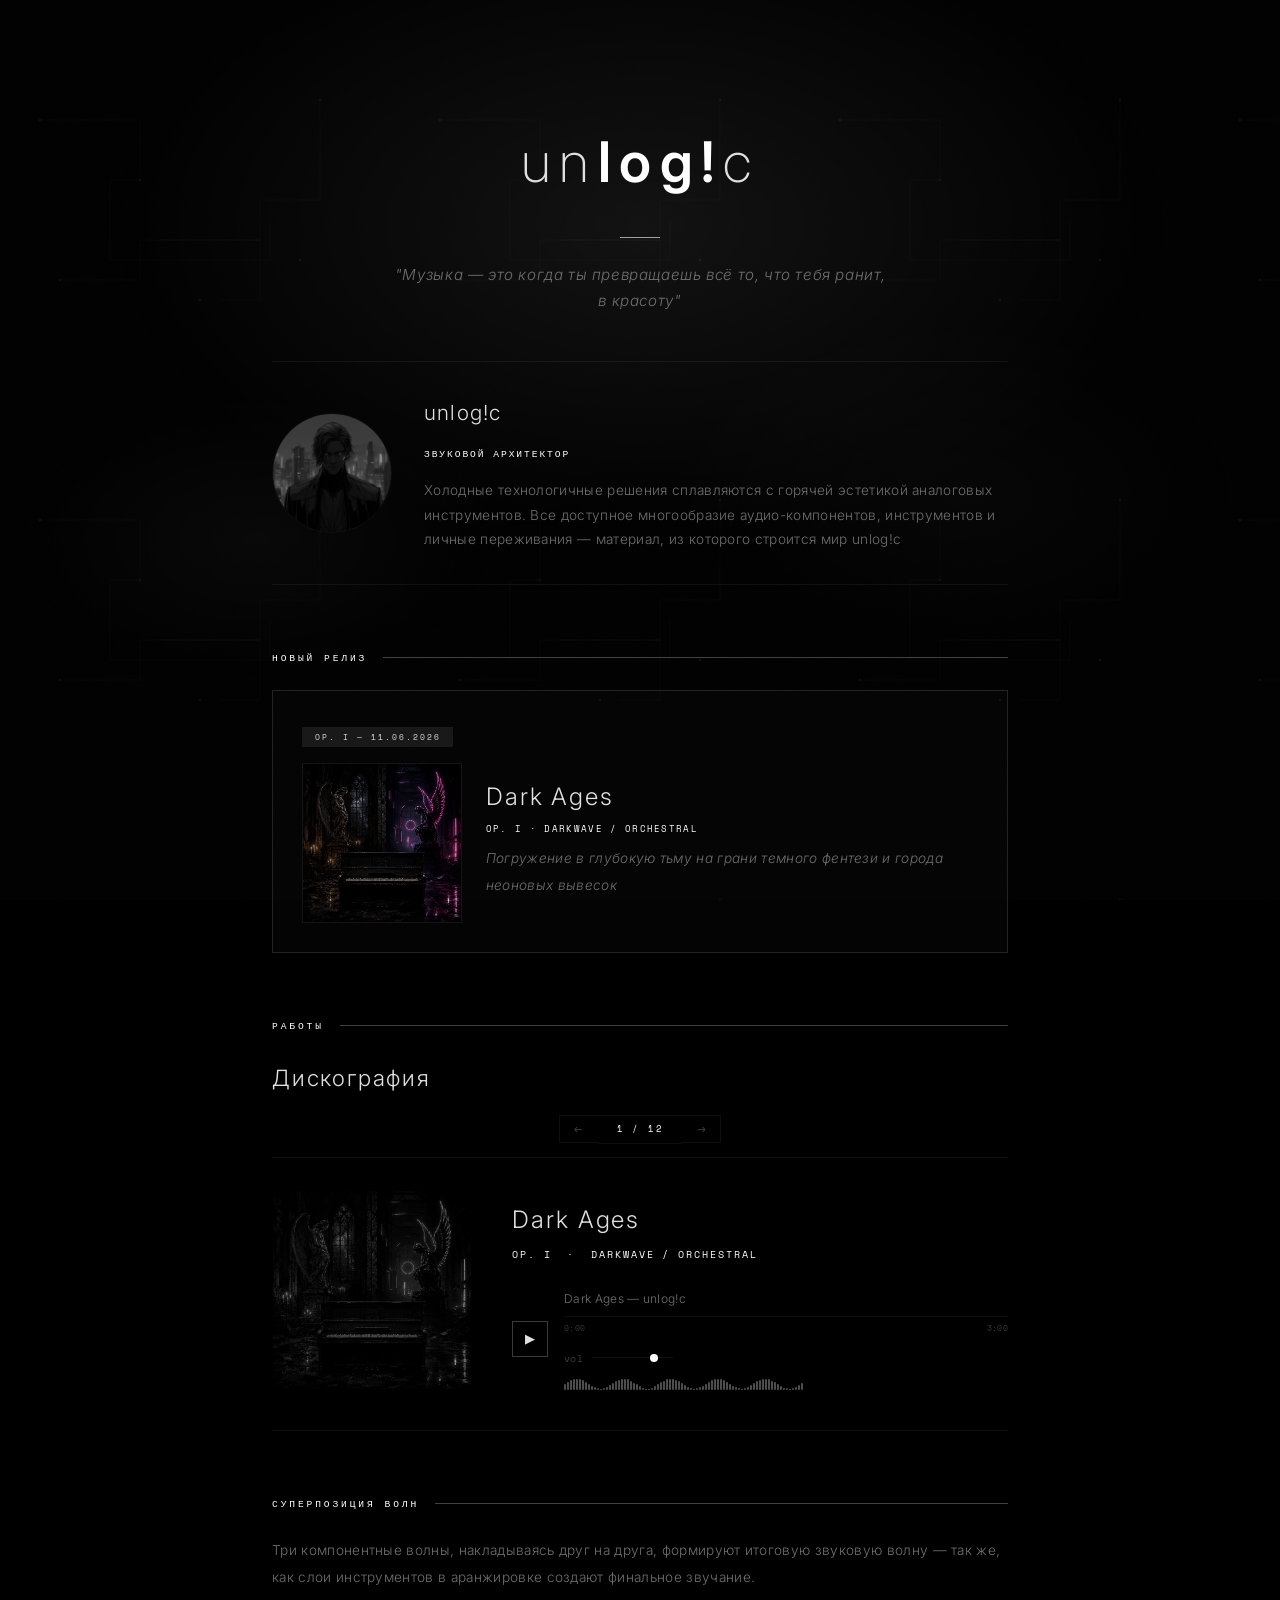
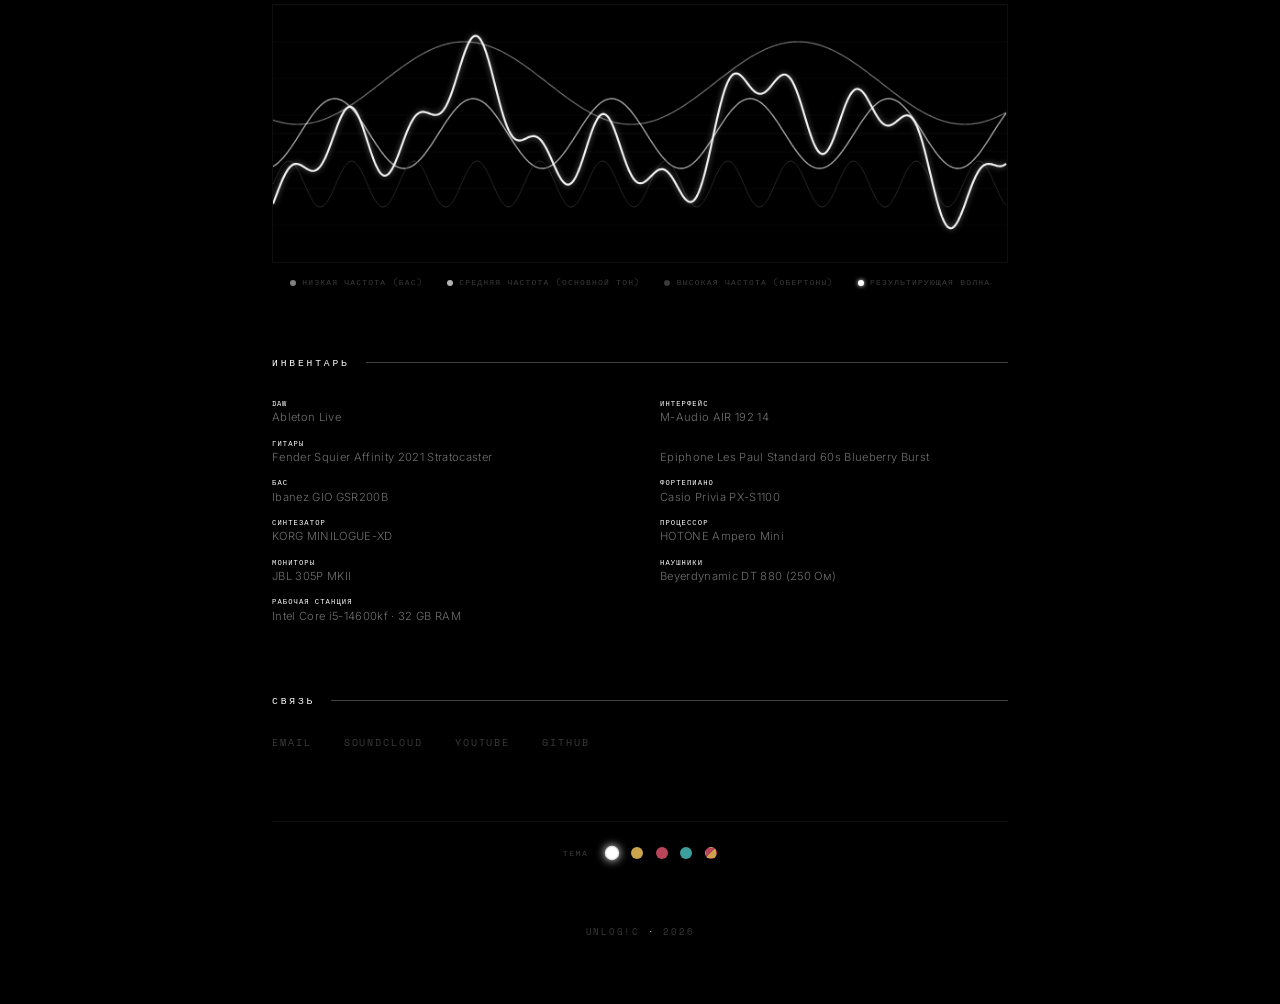
==== commit aee59c62: "Add favicon" ====
--- a/index.html
+++ b/index.html
@@ -3,7 +3,8 @@
 <head>
 <meta charset="UTF-8">
 <meta name="viewport" content="width=device-width, initial-scale=1.0">
-<title>unlog!c — Minimalist Darkwave</title>
+<title>unlog!c</title>
+<link rel="icon" type="image/x-icon" href="favicon.png">
 <style>
   @import url('https://fonts.googleapis.com/css2?family=Inter:wght@200;300;400;500;600&family=Space+Mono:wght@400;700&display=swap');
 
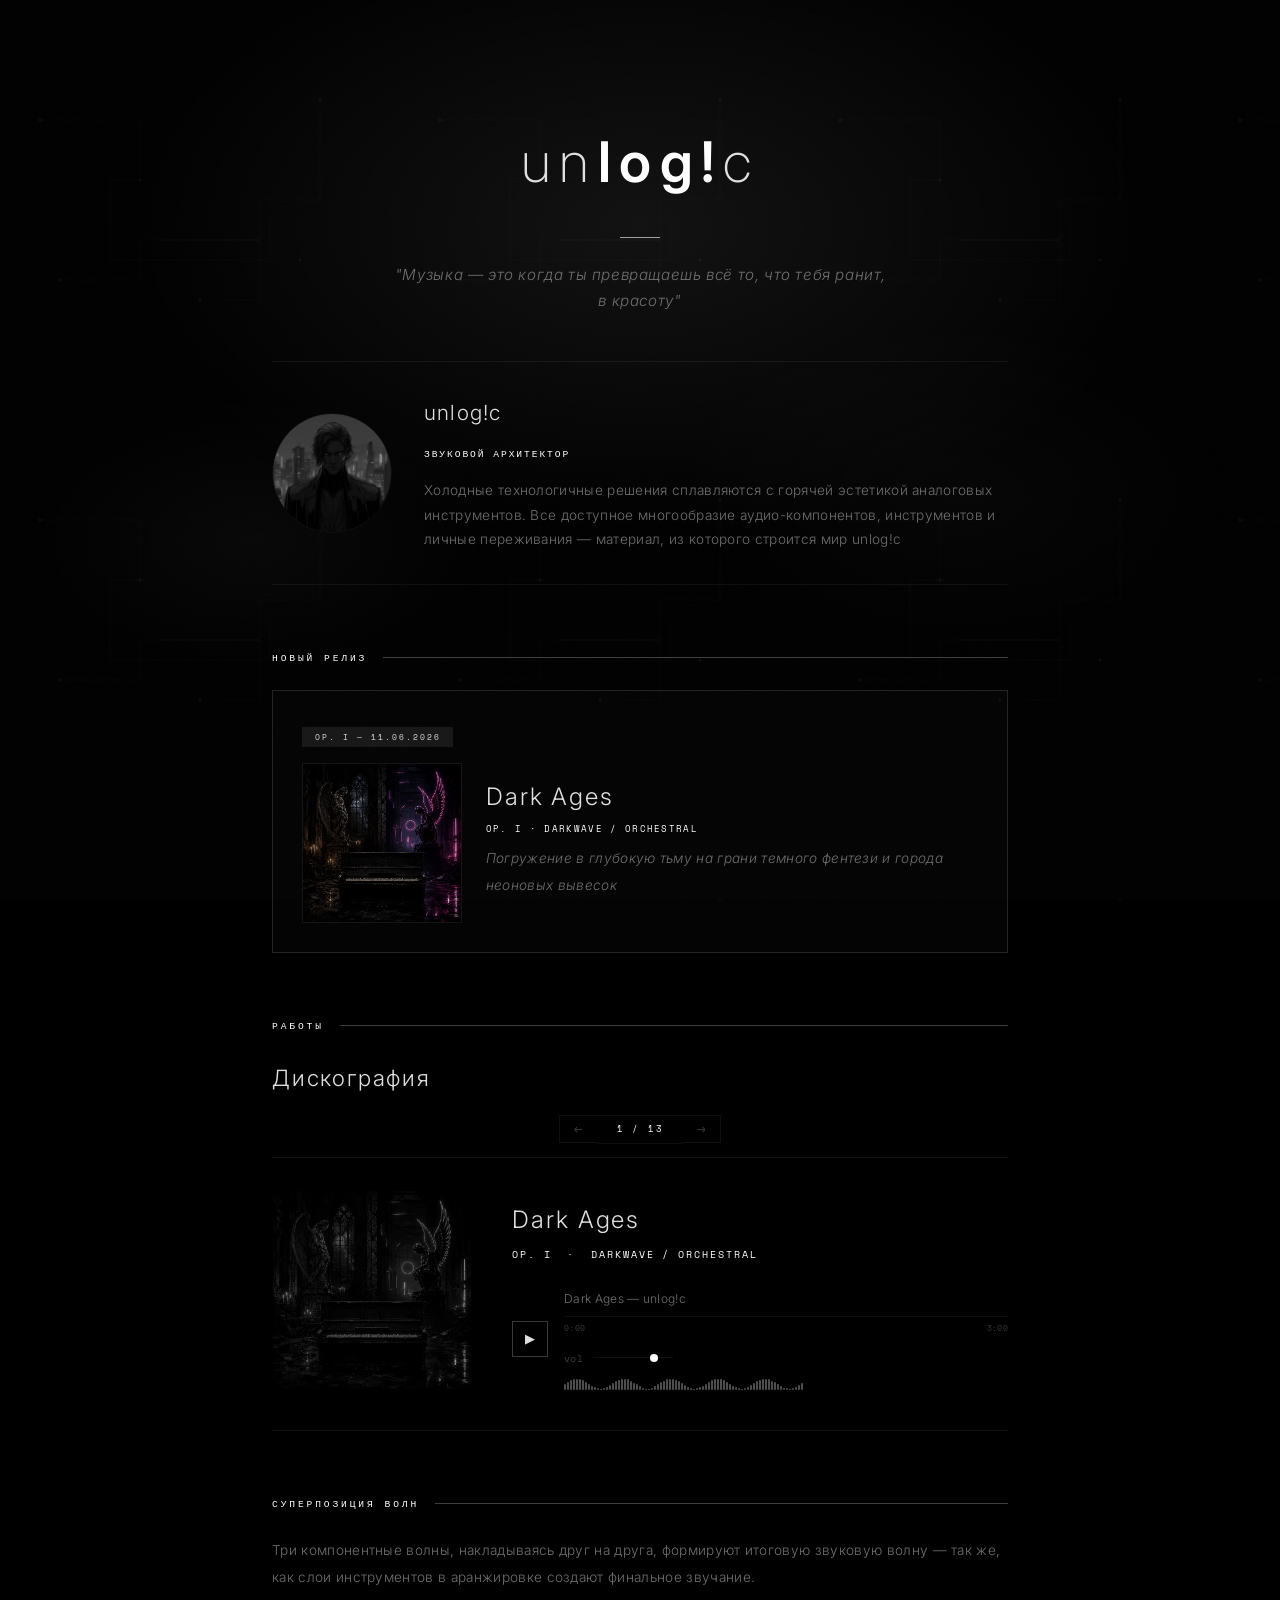
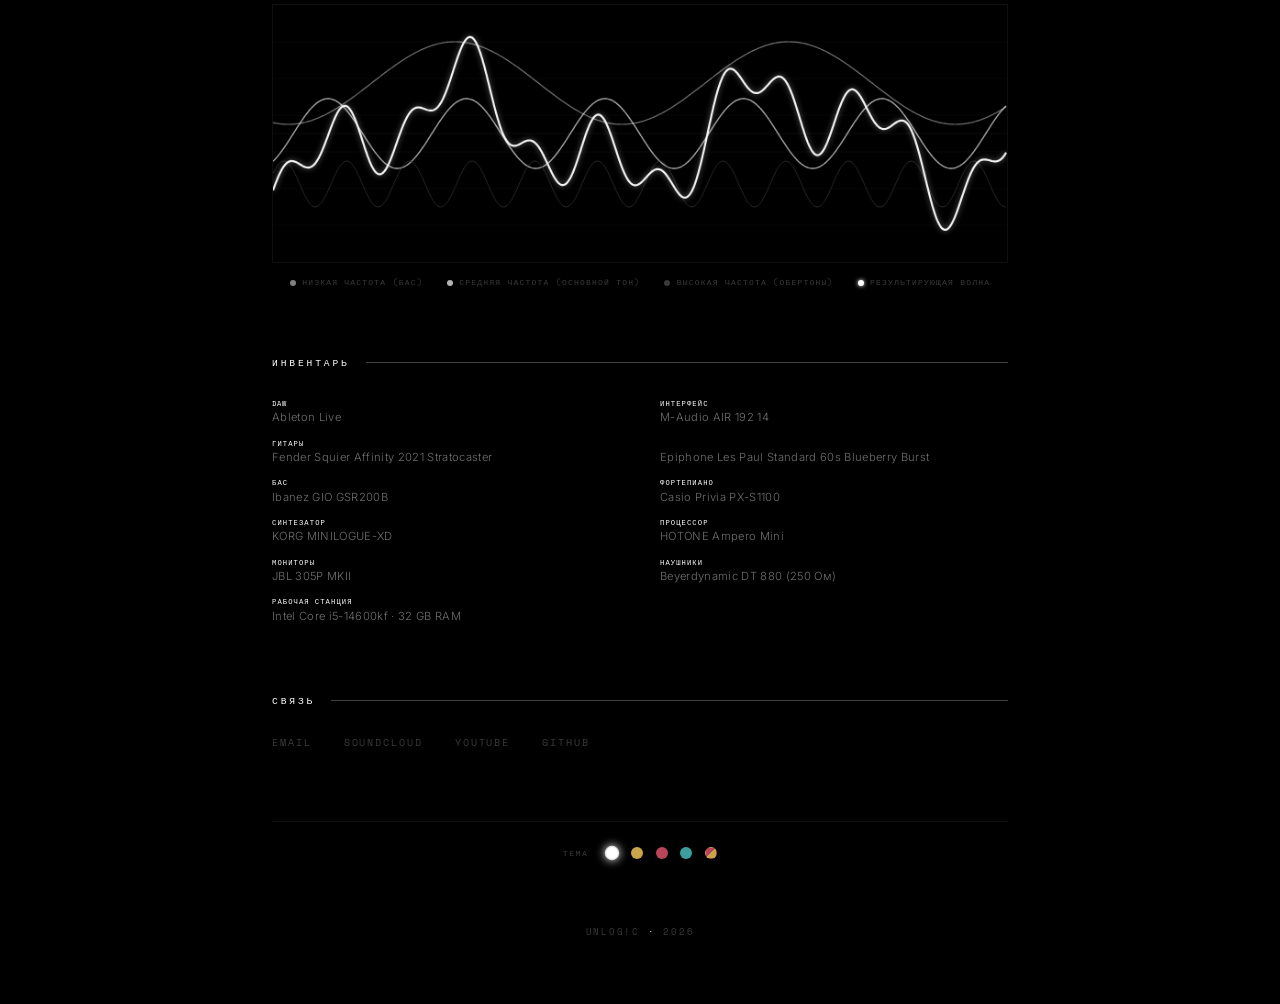
==== commit 2286fb5a: "Add Dark Ages (For Vocals Edition)" ====
--- a/index.html
+++ b/index.html
@@ -816,7 +816,7 @@
 
       <div class="carousel-nav">
         <button class="carousel-arrow carousel-arrow-left" id="carouselPrev" aria-label="Предыдущий трек">←</button>
-        <span class="carousel-indicator" id="carouselIndicator">1 / 12</span>
+        <span class="carousel-indicator" id="carouselIndicator">1 / 13</span>
         <button class="carousel-arrow carousel-arrow-right" id="carouselNext" aria-label="Следующий трек">→</button>
       </div>
 
@@ -960,6 +960,9 @@
 
   <audio id="audio0" preload="metadata" style="display:none;">
     <source src="audio/Dark Ages.mp3" type="audio/mpeg">
+  </audio>
+  <audio id="audio12" preload="metadata" style="display:none;">
+    <source src="audio/Dark Ages (For Vocals Edition).mp3" type="audio/mpeg">
   </audio>
   <audio id="audio1" preload="metadata" style="display:none;">
     <source src="audio/novel - Surrender.mp3" type="audio/mpeg">
@@ -1136,6 +1139,13 @@
         cover: 'images/Dark Ages Cover.png',
         audioId: 'audio0',
         trackName: 'Dark Ages — unlog!c'
+      },
+      {
+        title: 'Dark Ages (For Vocals Edition)',
+        meta: '11.06.2026 · darkwave / orchestral',
+        cover: 'images/Dark Ages Cover.png',
+        audioId: 'audio12',
+        trackName: 'Dark Ages (For Vocals Edition) — unlog!c'
       },
       {
         title: 'Bring Me To Life Remix',
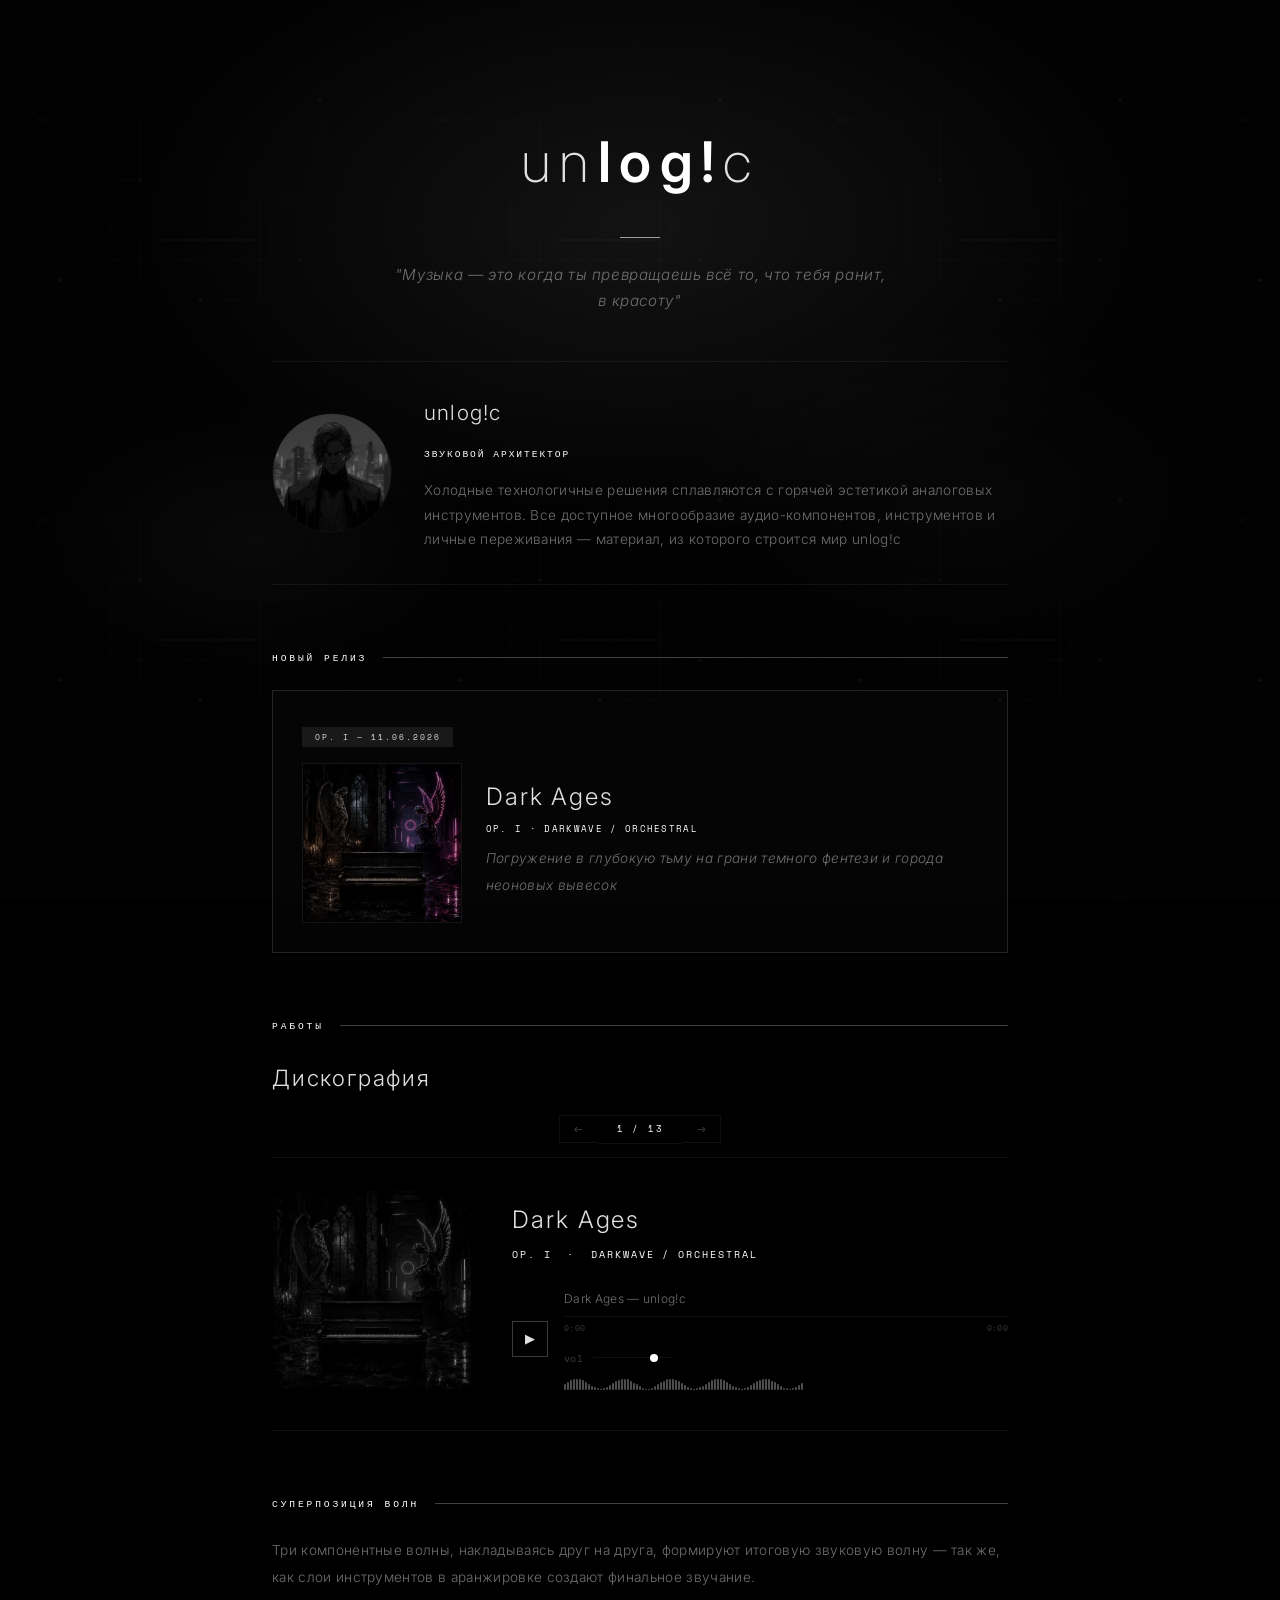
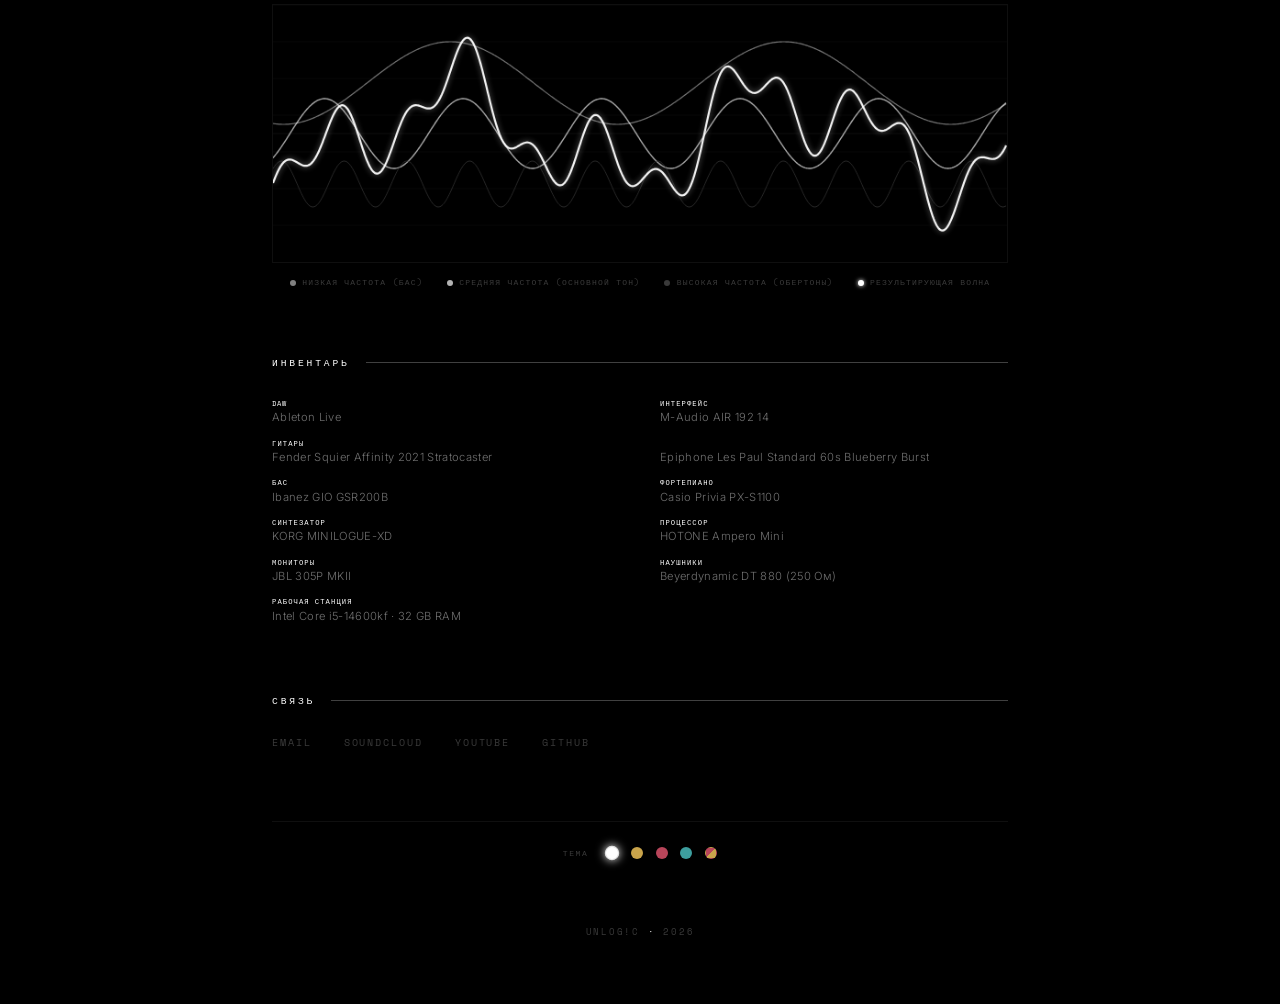
==== commit 38e70d02: "Make optimizations for faster site loading" ====
--- a/index.html
+++ b/index.html
@@ -5,766 +5,10 @@
 <meta name="viewport" content="width=device-width, initial-scale=1.0">
 <title>unlog!c</title>
 <link rel="icon" type="image/x-icon" href="favicon.png">
-<style>
-  @import url('https://fonts.googleapis.com/css2?family=Inter:wght@200;300;400;500;600&family=Space+Mono:wght@400;700&display=swap');
-
-  *, *::before, *::after { box-sizing: border-box; margin: 0; padding: 0; }
-
-  /* ============================================
-     BASE VARIABLES (default = white / no accent)
-     ============================================ */
-  :root {
-    --bg: #000000;
-    --text-primary: #e0e0e0;
-    --text-secondary: #707070;
-    --text-dim: #3a3a3a;
-    --border: rgba(255,255,255,0.06);
-    --hover-bg: rgba(255,255,255,0.04);
-    --accent: #ffffff;
-    --accent-rgb: 255,255,255;
-    --accent-secondary: #ffffff;
-    --accent-secondary-rgb: 255,255,255;
-    --glow-color-1: rgba(255,255,255,0.07);
-    --glow-color-2: rgba(255,255,255,0.03);
-    --glow-color-3: rgba(255,255,255,0.025);
-    --badge-bg: rgba(255,255,255,0.08);
-    --badge-text: var(--text-primary);
-  }
-
-  /* ---- THEME: Gold (оркестровое тепло) ---- */
-  .theme-gold {
-    --accent: #c9a44b;
-    --accent-rgb: 201,164,75;
-    --accent-secondary: #c9a44b;
-    --accent-secondary-rgb: 201,164,75;
-    --glow-color-1: rgba(201,164,75,0.09);
-    --glow-color-2: rgba(201,164,75,0.04);
-    --glow-color-3: rgba(201,164,75,0.03);
-    --badge-bg: rgba(201,164,75,0.12);
-    --badge-text: #d4b65a;
-  }
-
-  /* ---- THEME: Crimson (dark fantasy / алая рана) ---- */
-  .theme-crimson {
-    --accent: #b8455a;
-    --accent-rgb: 184,69,90;
-    --accent-secondary: #b8455a;
-    --accent-secondary-rgb: 184,69,90;
-    --glow-color-1: rgba(184,69,90,0.09);
-    --glow-color-2: rgba(184,69,90,0.04);
-    --glow-color-3: rgba(184,69,90,0.03);
-    --badge-bg: rgba(184,69,90,0.14);
-    --badge-text: #d47080;
-  }
-
-  /* ---- THEME: Teal (техно-бирюза / cyberpunk) ---- */
-  .theme-teal {
-    --accent: #3d9e9e;
-    --accent-rgb: 61,158,158;
-    --accent-secondary: #3d9e9e;
-    --accent-secondary-rgb: 61,158,158;
-    --glow-color-1: rgba(61,158,158,0.09);
-    --glow-color-2: rgba(61,158,158,0.04);
-    --glow-color-3: rgba(61,158,158,0.03);
-    --badge-bg: rgba(61,158,158,0.12);
-    --badge-text: #5cc0c0;
-  }
-
-  /* ---- THEME: Duo (Crimson + Gold) ---- */
-  .theme-duo {
-    --accent: #b8455a;
-    --accent-rgb: 184,69,90;
-    --accent-secondary: #c9a44b;
-    --accent-secondary-rgb: 201,164,75;
-    --glow-color-1: rgba(184,69,90,0.07);
-    --glow-color-2: rgba(201,164,75,0.04);
-    --glow-color-3: rgba(184,69,90,0.03);
-    --badge-bg: rgba(184,69,90,0.14);
-    --badge-text: #d47080;
-  }
-
-  body {
-    background: var(--bg);
-    color: var(--text-secondary);
-    font-family: 'Inter', sans-serif;
-    min-height: 100vh;
-    line-height: 1.8;
-    font-weight: 300;
-    letter-spacing: 0.02em;
-    overflow-x: hidden;
-  }
-
-  /* Ambient radial glow — slow breathing pulse */
-  body::after {
-    content: '';
-    position: fixed;
-    inset: 0;
-    background:
-      radial-gradient(ellipse 60% 50% at 50% 25%, var(--glow-color-1) 0%, transparent 70%),
-      radial-gradient(ellipse 30% 25% at 20% 60%, var(--glow-color-2) 0%, transparent 65%),
-      radial-gradient(ellipse 35% 30% at 75% 55%, var(--glow-color-3) 0%, transparent 65%);
-    pointer-events: none;
-    z-index: 0;
-    animation: ambientBreath 14s ease-in-out infinite;
-  }
-
-  @keyframes ambientBreath {
-    0%, 100% { opacity: 0.6; }
-    33% { opacity: 1; }
-    66% { opacity: 0.5; }
-  }
-
-  /* Ultra-subtle grain texture */
-  body::before {
-    content: '';
-    position: fixed;
-    inset: 0;
-    background-image: url("data:image/svg+xml,%3Csvg viewBox='0 0 256 256' xmlns='http://www.w3.org/2000/svg'%3E%3Cfilter id='n'%3E%3CfeTurbulence type='fractalNoise' baseFrequency='0.9' numOctaves='4' stitchTiles='stitch'/%3E%3C/filter%3E%3Crect width='100%25' height='100%25' filter='url(%23n)' opacity='0.015'/%3E%3C/svg%3E");
-    background-size: 256px 256px;
-    pointer-events: none;
-    z-index: 0;
-  }
-
-  /* Minimalist circuit trace — subtle geometric lines */
-  .circuit-trace {
-    position: fixed;
-    inset: 0;
-    pointer-events: none;
-    z-index: 1;
-    opacity: 0.05;
-    background-image:
-      url("data:image/svg+xml,%3Csvg width='400' height='400' viewBox='0 0 400 400' xmlns='http://www.w3.org/2000/svg'%3E%3Cpath d='M40 120 h100 v60 h-30 v80 h160 v-40' stroke='white' fill='none' stroke-width='0.5' /%3E%3Cpath d='M320 100 v100 h-60 v40 h-100' stroke='white' fill='none' stroke-width='0.5' /%3E%3Cpath d='M60 280 h80 v-40 h120 v60 h-40' stroke='white' fill='none' stroke-width='0.5' /%3E%3Ccircle cx='40' cy='120' r='1.5' fill='white' /%3E%3Ccircle cx='140' cy='180' r='1.5' fill='white' /%3E%3Ccircle cx='300' cy='260' r='1.5' fill='white' /%3E%3Ccircle cx='320' cy='100' r='1.5' fill='white' /%3E%3Ccircle cx='200' cy='300' r='1.5' fill='white' /%3E%3Ccircle cx='60' cy='280' r='1.5' fill='white' /%3E%3C/svg%3E");
-    background-size: 400px 400px;
-  }
-
-  .container {
-    position: relative;
-    z-index: 2;
-    max-width: 800px;
-    margin: 0 auto;
-    padding: 4rem 2rem;
-    min-height: 100vh;
-  }
-
-  /* ========== HERO ========== */
-  .hero {
-    text-align: center;
-    padding: 3rem 0 3rem;
-    position: relative;
-  }
-
-  .hero h1 {
-    font-family: 'Inter', sans-serif;
-    font-size: 3.5rem;
-    font-weight: 200;
-    color: var(--text-primary);
-    letter-spacing: 0.15em;
-    text-transform: lowercase;
-    margin-bottom: 1.5rem;
-  }
-
-  .hero h1 span {
-    font-weight: 600;
-    color: var(--accent);
-  }
-
-  .hero-divider {
-    width: 40px;
-    height: 1px;
-    background: var(--accent);
-    margin: 0 auto 1.5rem;
-    opacity: 0.6;
-  }
-
-  .hero-quote {
-    font-size: 0.95rem;
-    color: var(--text-secondary);
-    font-weight: 300;
-    font-style: italic;
-    max-width: 500px;
-    margin: 0 auto;
-    line-height: 1.7;
-    letter-spacing: 0.04em;
-  }
-
-  /* ========== PROFILE ========== */
-  .profile-section {
-    display: flex;
-    align-items: center;
-    gap: 2rem;
-    margin-bottom: 4rem;
-    padding: 2rem 0;
-    border-top: 1px solid var(--border);
-    border-bottom: 1px solid var(--border);
-  }
-
-  .profile-img-container {
-    flex-shrink: 0;
-    width: 120px;
-    height: 120px;
-    border-radius: 50%;
-    overflow: hidden;
-    border: 1px solid var(--border);
-    filter: grayscale(1) brightness(0.7);
-    transition: all 0.6s ease;
-  }
-  .profile-img-container:hover {
-    filter: grayscale(0.6) brightness(0.9);
-    border-color: var(--accent);
-  }
-
-  .profile-img {
-    width: 100%;
-    height: 100%;
-    object-fit: cover;
-  }
-
-  .profile-text h3 {
-    font-family: 'Inter', sans-serif;
-    font-size: 1.3rem;
-    font-weight: 300;
-    color: var(--text-primary);
-    letter-spacing: 0.06em;
-    margin-bottom: 0.3rem;
-  }
-
-  .profile-text .profile-role {
-    font-family: 'Space Mono', monospace;
-    font-size: 0.6rem;
-    color: var(--accent);
-    text-transform: uppercase;
-    letter-spacing: 0.2em;
-  }
-
-  .profile-text p {
-    font-size: 0.85rem;
-    color: var(--text-secondary);
-    margin-top: 0.8rem;
-    line-height: 1.8;
-  }
-
-  /* ========== SECTION ========== */
-  .section {
-    margin-bottom: 4rem;
-    position: relative;
-  }
-
-  .section-label {
-    font-family: 'Space Mono', monospace;
-    font-size: 0.6rem;
-    color: var(--accent);
-    text-transform: uppercase;
-    letter-spacing: 0.3em;
-    margin-bottom: 1.5rem;
-    display: flex;
-    align-items: center;
-    gap: 1rem;
-  }
-  .section-label::after {
-    content: '';
-    flex: 1;
-    height: 1px;
-    background: var(--accent);
-    opacity: 0.25;
-  }
-
-  .section h2 {
-    font-family: 'Inter', sans-serif;
-    font-size: 1.4rem;
-    font-weight: 300;
-    color: var(--text-primary);
-    letter-spacing: 0.08em;
-    margin-bottom: 1rem;
-  }
-
-  .section p {
-    font-size: 0.85rem;
-    color: var(--text-secondary);
-    line-height: 2;
-    margin-bottom: 0.8rem;
-    font-weight: 300;
-  }
-
-  .section .accent {
-    color: var(--accent);
-    font-weight: 400;
-  }
-
-  /* ========== NEW RELEASE HIGHLIGHT ========== */
-  .new-release {
-    border: 1px solid rgba(255,255,255,0.12);
-    padding: 1.8rem;
-    margin-bottom: 2rem;
-    position: relative;
-    background: rgba(255,255,255,0.015);
-  }
-
-  .new-release-badge {
-    font-family: 'Space Mono', monospace;
-    font-size: 0.5rem;
-    color: var(--badge-text);
-    background: var(--badge-bg);
-    text-transform: uppercase;
-    letter-spacing: 0.25em;
-    padding: 0.2rem 0.8rem;
-    display: inline-block;
-    margin-bottom: 1rem;
-  }
-
-  .new-release-inner {
-    display: grid;
-    grid-template-columns: 160px 1fr;
-    gap: 1.5rem;
-  }
-
-  .new-release-cover {
-    width: 160px;
-    height: 160px;
-    object-fit: cover;
-    filter: grayscale(0.3) brightness(0.8);
-    transition: all 0.6s ease;
-    border: 1px solid rgba(255,255,255,0.08);
-  }
-  .new-release:hover .new-release-cover {
-    filter: grayscale(0) brightness(1);
-    border-color: var(--accent);
-  }
-
-  .new-release-info {
-    display: flex;
-    flex-direction: column;
-    justify-content: center;
-  }
-
-  .new-release-info h3 {
-    font-family: 'Inter', sans-serif;
-    font-size: 1.5rem;
-    font-weight: 300;
-    color: var(--text-primary);
-    letter-spacing: 0.08em;
-    margin-bottom: 0.2rem;
-  }
-
-  .new-release-meta {
-    font-family: 'Space Mono', monospace;
-    font-size: 0.55rem;
-    color: var(--accent-secondary);
-    text-transform: uppercase;
-    letter-spacing: 0.15em;
-    margin-bottom: 0.5rem;
-  }
-
-  .new-release-desc {
-    font-size: 0.8rem;
-    color: var(--text-secondary);
-    font-style: italic;
-    margin-bottom: 0.6rem;
-  }
-
-  /* ========== WORK CAROUSEL ========== */
-  .work-card {
-    display: grid;
-    grid-template-columns: 200px 1fr;
-    gap: 2.5rem;
-    padding: 2rem 0;
-    border-top: 1px solid var(--border);
-    border-bottom: 1px solid var(--border);
-  }
-
-  .work-cover-container {
-    position: relative;
-  }
-
-  .work-cover {
-    width: 200px;
-    height: 200px;
-    object-fit: cover;
-    filter: grayscale(1) brightness(0.6);
-    transition: all 0.6s ease;
-    border: 1px solid transparent;
-  }
-  .work-card:hover .work-cover {
-    filter: grayscale(0.5) brightness(0.85);
-    border-color: var(--accent);
-  }
-
-  .work-info {
-    display: flex;
-    flex-direction: column;
-    justify-content: center;
-  }
-
-  .work-info h3 {
-    font-family: 'Inter', sans-serif;
-    font-size: 1.5rem;
-    font-weight: 300;
-    color: var(--text-primary);
-    letter-spacing: 0.08em;
-    margin-bottom: 0.3rem;
-  }
-
-  .work-meta {
-    font-family: 'Space Mono', monospace;
-    font-size: 0.6rem;
-    color: var(--accent-secondary);
-    text-transform: uppercase;
-    letter-spacing: 0.2em;
-    margin-bottom: 1.5rem;
-  }
-
-  /* Carousel navigation */
-  .carousel-nav {
-    display: flex;
-    align-items: center;
-    justify-content: center;
-    gap: 0;
-    margin-bottom: 0.8rem;
-  }
-  .carousel-arrow {
-    font-family: 'Space Mono', monospace;
-    font-size: 0.9rem;
-    color: var(--text-dim);
-    background: none;
-    border: 1px solid var(--border);
-    padding: 0.35rem 0.9rem;
-    cursor: pointer;
-    transition: all 0.3s ease;
-    line-height: 1;
-    user-select: none;
-  }
-  .carousel-arrow:hover {
-    color: var(--accent);
-    border-color: var(--accent);
-    background: var(--hover-bg);
-  }
-  .carousel-arrow:active {
-    color: var(--accent);
-    background: rgba(255,255,255,0.06);
-  }
-  .carousel-arrow-left {
-    border-right: none;
-  }
-  .carousel-arrow-right {
-    border-left: none;
-  }
-  .carousel-indicator {
-    font-family: 'Space Mono', monospace;
-    font-size: 0.55rem;
-    color: var(--accent);
-    letter-spacing: 0.2em;
-    text-transform: uppercase;
-    padding: 0.35rem 1.2rem;
-    border-top: 1px solid var(--border);
-    border-bottom: 1px solid var(--border);
-    user-select: none;
-  }
-
-  /* Minimal player */
-  .minimal-player {
-    display: flex;
-    align-items: center;
-    gap: 1rem;
-  }
-
-  .play-btn-mini {
-    width: 36px;
-    height: 36px;
-    border: 1px solid var(--text-dim);
-    background: none;
-    cursor: pointer;
-    color: var(--text-primary);
-    font-size: 0.8rem;
-    display: flex;
-    align-items: center;
-    justify-content: center;
-    transition: all 0.3s ease;
-    flex-shrink: 0;
-  }
-  .play-btn-mini:hover {
-    border-color: var(--accent);
-    color: var(--accent);
-    background: var(--hover-bg);
-  }
-
-  .player-info {
-    flex: 1;
-    min-width: 0;
-  }
-
-  .player-track-name {
-    font-size: 0.75rem;
-    color: var(--text-secondary);
-    font-weight: 300;
-    margin-bottom: 0.4rem;
-  }
-
-  .mini-progress {
-    height: 1px;
-    background: var(--border);
-    cursor: pointer;
-    position: relative;
-  }
-  .mini-progress-fill {
-    height: 100%;
-    background: var(--accent);
-    width: 0%;
-    transition: width 0.1s linear;
-  }
-
-  .player-times {
-    display: flex;
-    justify-content: space-between;
-    font-family: 'Space Mono', monospace;
-    font-size: 0.5rem;
-    color: var(--text-dim);
-    margin-top: 0.3rem;
-  }
-
-  /* Volume control */
-  .volume-row {
-    display: flex;
-    align-items: center;
-    gap: 0.6rem;
-    margin-top: 0.8rem;
-  }
-  .volume-icon {
-    font-size: 0.65rem;
-    color: var(--text-dim);
-    font-family: 'Space Mono', monospace;
-    flex-shrink: 0;
-  }
-  .volume-slider {
-    -webkit-appearance: none;
-    appearance: none;
-    width: 80px;
-    height: 1px;
-    background: var(--border);
-    outline: none;
-    cursor: pointer;
-  }
-  .volume-slider::-webkit-slider-thumb {
-    -webkit-appearance: none;
-    appearance: none;
-    width: 8px;
-    height: 8px;
-    border-radius: 50%;
-    background: var(--accent);
-    cursor: pointer;
-    transition: background 0.2s;
-  }
-  .volume-slider::-webkit-slider-thumb:hover {
-    background: var(--text-primary);
-  }
-  .volume-slider::-moz-range-thumb {
-    width: 8px;
-    height: 8px;
-    border-radius: 50%;
-    background: var(--accent);
-    border: none;
-    cursor: pointer;
-  }
-
-  /* Subtle waveform visualizer */
-  .mini-waveform {
-    display: flex;
-    align-items: flex-end;
-    gap: 1px;
-    height: 16px;
-    margin-top: 0.4rem;
-    opacity: 0.3;
-  }
-  .mini-waveform .mw-bar {
-    width: 2px;
-    background: var(--accent);
-    transition: height 0.08s ease;
-    min-height: 1px;
-    border-radius: 1px;
-  }
-
-  /* ========== INVENTORY ========== */
-  .inventory-list {
-    display: grid;
-    grid-template-columns: repeat(2, 1fr);
-    gap: 0.3rem 2.5rem;
-  }
-  .inventory-item {
-    display: flex;
-    flex-direction: column;
-    padding: 0.25rem 0;
-    border-bottom: none;
-  }
-  .inventory-cat {
-    font-family: 'Space Mono', monospace;
-    font-size: 0.45rem;
-    color: var(--accent);
-    text-transform: uppercase;
-    letter-spacing: 0.15em;
-    line-height: 1.4;
-    padding-top: 0;
-  }
-  .inventory-model {
-    font-size: 0.7rem;
-    color: var(--text-secondary);
-    font-weight: 300;
-    letter-spacing: 0.03em;
-    line-height: 1.5;
-  }
-
-  /* ========== WAVE SUPERPOSITION VIZ ========== */
-  .wave-viz-container {
-    position: relative;
-    width: 100%;
-    border: 1px solid var(--border);
-    overflow: hidden;
-  }
-  .wave-viz-container canvas {
-    display: block;
-    width: 100%;
-    height: auto;
-  }
-  .wave-legend {
-    display: flex;
-    flex-wrap: wrap;
-    gap: 1.5rem;
-    margin-top: 0.8rem;
-    justify-content: center;
-  }
-  .wave-legend-item {
-    display: flex;
-    align-items: center;
-    gap: 0.4rem;
-    font-family: 'Space Mono', monospace;
-    font-size: 0.5rem;
-    color: var(--text-dim);
-    text-transform: uppercase;
-    letter-spacing: 0.15em;
-  }
-  .wave-legend-dot {
-    width: 6px;
-    height: 6px;
-    border-radius: 50%;
-    flex-shrink: 0;
-  }
-
-  /* ========== CONTACTS ========== */
-  .contacts-row {
-    display: flex;
-    flex-wrap: wrap;
-    gap: 2rem;
-  }
-  .contact-link {
-    font-family: 'Space Mono', monospace;
-    font-size: 0.6rem;
-    color: var(--text-dim);
-    text-decoration: none;
-    letter-spacing: 0.2em;
-    text-transform: uppercase;
-    transition: border-color 0.3s, color 0.3s;
-    position: relative;
-    padding-bottom: 0.3rem;
-    border-bottom: 1px solid transparent;
-  }
-  .contact-link:hover {
-    color: var(--accent);
-    border-bottom-color: var(--accent);
-  }
-
-  /* ========== THEME SWITCHER ========== */
-  .theme-switcher {
-    display: flex;
-    align-items: center;
-    justify-content: center;
-    gap: 0.8rem;
-    margin-top: 4rem;
-    padding-top: 1.5rem;
-    border-top: 1px solid var(--border);
-  }
-  .theme-switcher-label {
-    font-family: 'Space Mono', monospace;
-    font-size: 0.5rem;
-    color: var(--text-dim);
-    text-transform: uppercase;
-    letter-spacing: 0.2em;
-    margin-right: 0.3rem;
-  }
-  .theme-dot {
-    width: 12px;
-    height: 12px;
-    border-radius: 50%;
-    cursor: pointer;
-    border: 1px solid transparent;
-    transition: all 0.3s ease;
-    position: relative;
-  }
-  .theme-dot:hover {
-    transform: scale(1.3);
-  }
-  .theme-dot.active {
-    border-color: var(--text-primary);
-    transform: scale(1.2);
-    box-shadow: 0 0 8px var(--accent);
-  }
-  .theme-dot-default {
-    background: #ffffff;
-  }
-  .theme-dot-gold {
-    background: #c9a44b;
-  }
-  .theme-dot-crimson {
-    background: #b8455a;
-  }
-  .theme-dot-teal {
-    background: #3d9e9e;
-  }
-  .theme-dot-duo {
-    background: linear-gradient(135deg, #b8455a 50%, #c9a44b 50%);
-  }
-
-  /* ========== FOOTER ========== */
-  .page-footer {
-    margin-top: 2rem;
-    padding-top: 2rem;
-    text-align: center;
-    font-family: 'Space Mono', monospace;
-    font-size: 0.55rem;
-    color: var(--text-dim);
-    letter-spacing: 0.2em;
-    text-transform: uppercase;
-  }
-  .page-footer .dot {
-    color: var(--accent);
-  }
-
-  .back-link {
-    display: inline-block;
-    margin-top: 1.5rem;
-    font-family: 'Space Mono', monospace;
-    font-size: 0.55rem;
-    color: var(--text-dim);
-    text-decoration: none;
-    letter-spacing: 0.2em;
-    text-transform: uppercase;
-    transition: color 0.3s;
-    border-bottom: 1px solid transparent;
-    padding-bottom: 0.2rem;
-  }
-  .back-link:hover {
-    color: var(--accent);
-    border-bottom-color: var(--accent);
-  }
-
-  @media (max-width: 650px) {
-    .container { padding: 2rem 1.5rem; }
-    .hero h1 { font-size: 2.2rem; }
-    .profile-section { flex-direction: column; text-align: center; }
-    .work-card { grid-template-columns: 1fr; gap: 1.5rem; }
-    .work-cover { width: 100%; height: auto; max-width: 250px; }
-    .new-release-inner { grid-template-columns: 1fr; }
-    .new-release-cover { width: 100%; height: auto; max-width: 200px; }
-    .carousel-nav { justify-content: center; }
-    .inventory-list { grid-template-columns: 1fr; }
-  }
-</style>
+<link rel="preconnect" href="https://fonts.googleapis.com">
+<link rel="preconnect" href="https://fonts.gstatic.com" crossorigin>
+<link rel="stylesheet" href="https://fonts.googleapis.com/css2?family=Inter:wght@200;300;400;500;600&family=Space+Mono:wght@400;700&display=swap">
+<link rel="stylesheet" href="css/style.css">
 </head>
 <body>
   <div class="circuit-trace"></div>
@@ -782,7 +26,7 @@
     <!-- PROFILE -->
     <section class="profile-section">
       <div class="profile-img-container">
-        <img src="images/Profile.png" alt="unlog!c" class="profile-img" loading="lazy">
+        <img src="images/Profile.webp" alt="unlog!c" class="profile-img" loading="lazy">
       </div>
       <div class="profile-text">
         <h3>unlog!c</h3>
@@ -799,7 +43,7 @@
       <div class="new-release">
         <span class="new-release-badge">op. i — 11.06.2026</span>
         <div class="new-release-inner">
-          <img src="images/Dark Ages Cover.png" alt="Dark Ages Cover" class="new-release-cover" loading="lazy">
+          <img src="images/Dark Ages Cover.webp" alt="Dark Ages Cover" class="new-release-cover" loading="lazy">
           <div class="new-release-info">
             <h3>Dark Ages</h3>
             <span class="new-release-meta">op. i · darkwave / orchestral</span>
@@ -822,7 +66,7 @@
 
       <div class="work-card" id="workCard">
         <div class="work-cover-container">
-          <img src="images/Dark Ages Cover.png" alt="Cover" class="work-cover" id="workCover" loading="lazy">
+          <img src="images/Dark Ages Cover.webp" alt="Cover" class="work-cover" id="workCover" loading="lazy">
         </div>
         <div class="work-info">
           <h3 id="workTitle">Dark Ages</h3>
@@ -958,405 +202,8 @@
     </footer>
   </div>
 
-  <audio id="audio0" preload="metadata" style="display:none;">
-    <source src="audio/Dark Ages.mp3" type="audio/mpeg">
-  </audio>
-  <audio id="audio12" preload="metadata" style="display:none;">
-    <source src="audio/Dark Ages (For Vocals Edition).mp3" type="audio/mpeg">
-  </audio>
-  <audio id="audio1" preload="metadata" style="display:none;">
-    <source src="audio/novel - Surrender.mp3" type="audio/mpeg">
-  </audio>
-  <audio id="audio2" preload="metadata" style="display:none;">
-    <source src="audio/Bring Me To Life Remix.mp3" type="audio/mpeg">
-  </audio>
-  <audio id="audio3" preload="metadata" style="display:none;">
-    <source src="audio/Bring Me To Life Remix Instrumental.mp3" type="audio/mpeg">
-  </audio>
-  <audio id="audio4" preload="metadata" style="display:none;">
-    <source src="audio/Rain.mp3" type="audio/mpeg">
-  </audio>
-  <audio id="audio5" preload="metadata" style="display:none;">
-    <source src="audio/1743.mp3" type="audio/mpeg">
-  </audio>
-  <audio id="audio6" preload="metadata" style="display:none;">
-    <source src="audio/Crazy For Love.mp3" type="audio/mpeg">
-  </audio>
-  <audio id="audio7" preload="metadata" style="display:none;">
-    <source src="audio/Crazy For Love Instrumental.mp3" type="audio/mpeg">
-  </audio>
-  <audio id="audio8" preload="metadata" style="display:none;">
-    <source src="audio/Goodbye.mp3" type="audio/mpeg">
-  </audio>
-  <audio id="audio9" preload="metadata" style="display:none;">
-    <source src="audio/Goodbye Instrumental.mp3" type="audio/mpeg">
-  </audio>
-  <audio id="audio10" preload="metadata" style="display:none;">
-    <source src="audio/Temple.mp3" type="audio/mpeg">
-  </audio>
-  <audio id="audio11" preload="metadata" style="display:none;">
-    <source src="audio/Change.mp3" type="audio/mpeg">
-  </audio>
-
-<script>
-    // ============ THEME SWITCHER ============
-    (function() {
-      const body = document.body;
-      const themeDots = document.querySelectorAll('.theme-dot');
-
-      const savedTheme = localStorage.getItem('unlogic-theme') || '';
-      applyTheme(savedTheme);
-
-      themeDots.forEach(dot => {
-        dot.addEventListener('click', () => {
-          const theme = dot.dataset.theme;
-          applyTheme(theme);
-          localStorage.setItem('unlogic-theme', theme);
-        });
-      });
-
-      function applyTheme(theme) {
-        body.classList.remove('theme-gold', 'theme-crimson', 'theme-teal', 'theme-duo');
-        if (theme) body.classList.add(theme);
-        themeDots.forEach(d => {
-          d.classList.toggle('active', d.dataset.theme === theme);
-        });
-      }
-    })();
-
-    // ============ WAVE SUPERPOSITION VIZ ============
-    (function() {
-      const canvas = document.getElementById('waveCanvas');
-      const ctx = canvas.getContext('2d');
-
-      const W = canvas.width;
-      const H = canvas.height;
-      const centerY = H / 2;
-
-      // Wave parameters: [frequency, amplitude, phaseSpeed, yOffset, colorFn]
-      // yOffset positions the component wave relative to center
-      let time = 0;
-
-      function getAccentRGB() {
-        const style = getComputedStyle(document.body);
-        const accent = style.getPropertyValue('--accent').trim();
-        const sec = style.getPropertyValue('--accent-secondary').trim();
-        return { accent, sec };
-      }
-
-      function hexToRgb(hex) {
-        hex = hex.replace('#', '');
-        if (hex.length === 3) hex = hex[0]+hex[0]+hex[1]+hex[1]+hex[2]+hex[2];
-        const r = parseInt(hex.substring(0,2), 16);
-        const g = parseInt(hex.substring(2,4), 16);
-        const b = parseInt(hex.substring(4,6), 16);
-        return `${r},${g},${b}`;
-      }
-
-      function draw() {
-        time += 0.016; // ~60fps increment
-
-        const colors = getAccentRGB();
-        const accentRGB = hexToRgb(colors.accent);
-        const secRGB = hexToRgb(colors.sec);
-
-        // Clear
-        ctx.clearRect(0, 0, W, H);
-
-        // Grid lines
-        ctx.strokeStyle = 'rgba(255,255,255,0.03)';
-        ctx.lineWidth = 1;
-        for (let y = 0; y < H; y += 40) {
-          ctx.beginPath();
-          ctx.moveTo(0, y);
-          ctx.lineTo(W, y);
-          ctx.stroke();
-        }
-        // Center line slightly brighter
-        ctx.strokeStyle = 'rgba(255,255,255,0.06)';
-        ctx.beginPath();
-        ctx.moveTo(0, centerY);
-        ctx.lineTo(W, centerY);
-        ctx.stroke();
-
-        // Wave definitions
-        const waves = [
-          { freq: 2.2, amp: 45, speed: 1.1, yOff: 0, color: `rgba(${secRGB},0.45)`, lw: 1.2 },
-          { freq: 5.3, amp: 38, speed: 1.9, yOff: 0, color: `rgba(${accentRGB},0.65)`, lw: 1.4 },
-          { freq: 11.7, amp: 25, speed: 3.1, yOff: 0, color: 'rgba(58,58,58,0.7)', lw: 1.0 },
-        ];
-
-        // Offsets for component waves so they don't overlap
-        waves[0].yOff = -55;
-        waves[1].yOff = 0;
-        waves[2].yOff = 55;
-
-        // Draw component waves + compute resultant
-        const resultant = new Float32Array(W);
-
-        waves.forEach(w => {
-          ctx.strokeStyle = w.color;
-          ctx.lineWidth = w.lw;
-          ctx.beginPath();
-          for (let x = 0; x < W; x++) {
-            const t = (x / W) * Math.PI * 2 * w.freq + time * w.speed;
-            const y = centerY + w.yOff + Math.sin(t) * w.amp;
-            if (x === 0) ctx.moveTo(x, y);
-            else ctx.lineTo(x, y);
-
-            // Accumulate resultant (normalize yOff to center)
-            const ty = centerY + Math.sin(t) * w.amp;
-            resultant[x] += (ty - centerY);
-          }
-          ctx.stroke();
-        });
-
-        // Draw resultant wave
-        ctx.strokeStyle = `rgba(${accentRGB},0.95)`;
-        ctx.lineWidth = 2.2;
-        ctx.shadowColor = `rgba(${accentRGB},0.5)`;
-        ctx.shadowBlur = 6;
-        ctx.beginPath();
-        for (let x = 0; x < W; x++) {
-          const y = centerY + resultant[x];
-          if (x === 0) ctx.moveTo(x, y);
-          else ctx.lineTo(x, y);
-        }
-        ctx.stroke();
-        ctx.shadowBlur = 0;
-
-        requestAnimationFrame(draw);
-      }
-
-      draw();
-    })();
-
-    // ============ AUDIO PLAYER ============
-    const tracks = [
-      {
-        title: 'Dark Ages',
-        meta: '11.06.2026 · darkwave / orchestral',
-        cover: 'images/Dark Ages Cover.png',
-        audioId: 'audio0',
-        trackName: 'Dark Ages — unlog!c'
-      },
-      {
-        title: 'Dark Ages (For Vocals Edition)',
-        meta: '11.06.2026 · darkwave / orchestral',
-        cover: 'images/Dark Ages Cover.png',
-        audioId: 'audio12',
-        trackName: 'Dark Ages (For Vocals Edition) — unlog!c'
-      },
-      {
-        title: 'Bring Me To Life Remix',
-        meta: '02.04.2026 · remix / rock / nu metal',
-        cover: 'images/Bring Me To Life Remix Cover.png',
-        audioId: 'audio2',
-        trackName: 'Bring Me To Life Remix — unlog!c'
-      },
-      {
-        title: 'Bring Me To Life Remix Instrumental',
-        meta: '02.04.2026 · remix / rock / nu metal / instrumental',
-        cover: 'images/Bring Me To Life Remix Cover.png',
-        audioId: 'audio3',
-        trackName: 'Bring Me To Life Remix Instrumental — unlog!c'
-      },
-      {
-        title: 'Surrender',
-        meta: '13.10.2025 · experimental / darkwave / retrowave',
-        cover: 'images/Surrender Cover.png',
-        audioId: 'audio1',
-        trackName: 'Surrender — unlog!c'
-      },
-      {
-        title: 'Rain',
-        meta: '23.08.2025 · rock / nu metal / instrumental',
-        cover: 'images/Rain Cover.png',
-        audioId: 'audio4',
-        trackName: 'Rain — unlog!c'
-      },
-      {
-        title: '1743',
-        meta: '03.08.2024 · electronic / experimental',
-        cover: 'images/1743 Cover.png',
-        audioId: 'audio5',
-        trackName: '1743 — unlog!c'
-      },
-      {
-        title: 'Crazy For Love',
-        meta: '30.12.2023 · future bass / melodic drum and bass / experimental',
-        cover: 'images/Crazy For Love Cover.png',
-        audioId: 'audio6',
-        trackName: 'Crazy For Love — unlog!c'
-      },
-      {
-        title: 'Crazy For Love Instrumental',
-        meta: '30.12.2023 · future bass / drum and bass / experimental / instrumental',
-        cover: 'images/Crazy For Love Cover.png',
-        audioId: 'audio7',
-        trackName: 'Crazy For Love Instrumental — unlog!c'
-      },
-      {
-        title: 'Goodbye',
-        meta: '03.06.2023 · future bass',
-        cover: 'images/Goodbye Cover.jpg',
-        audioId: 'audio8',
-        trackName: 'Goodbye — unlog!c'
-      },
-      {
-        title: 'Goodbye Instrumental',
-        meta: '03.06.2023 · future bass / instrumental',
-        cover: 'images/Goodbye Cover.jpg',
-        audioId: 'audio9',
-        trackName: 'Goodbye Instrumental — unlog!c'
-      },
-      {
-        title: 'Temple',
-        meta: '07.02.2023 · future bass / instrumental',
-        cover: 'images/Temple Cover.png',
-        audioId: 'audio10',
-        trackName: 'Temple — unlog!c'
-      },
-      {
-        title: 'Change',
-        meta: '05.08.2022 · electronic / experimental',
-        cover: 'images/Change Cover.png',
-        audioId: 'audio11',
-        trackName: 'Change — unlog!c'
-      }
-    ];
-
-    let currentTrack = 0;
-    let currentAudio = document.getElementById('audio0');
-
-    const playBtn = document.getElementById('playBtn');
-    const progressFill = document.getElementById('miniProgressFill');
-    const progressBar = document.getElementById('miniProgress');
-    const timeCur = document.getElementById('timeCur');
-    const timeDur = document.getElementById('timeDur');
-    const miniWave = document.getElementById('miniWaveform');
-    const volumeSlider = document.getElementById('volumeSlider');
-    const workCover = document.getElementById('workCover');
-    const workTitle = document.getElementById('workTitle');
-    const workMeta = document.getElementById('workMeta');
-    const trackNameEl = document.getElementById('trackName');
-    const carouselIndicator = document.getElementById('carouselIndicator');
-
-    function fmt(t) {
-      const m = Math.floor(t / 60);
-      const s = Math.floor(t % 60);
-      return m + ':' + String(s).padStart(2, '0');
-    }
-
-    for (let i = 0; i < 80; i++) {
-      const wb = document.createElement('div');
-      wb.className = 'mw-bar';
-      wb.style.height = (Math.sin(i * 0.4) * 5 + 6) + 'px';
-      miniWave.appendChild(wb);
-    }
-
-    function bindAudio(audio) {
-      audio.removeEventListener('loadedmetadata', onMeta);
-      audio.removeEventListener('timeupdate', onTimeUpdate);
-      audio.removeEventListener('ended', onEnded);
-
-      audio.addEventListener('loadedmetadata', onMeta);
-      audio.addEventListener('timeupdate', onTimeUpdate);
-      audio.addEventListener('ended', onEnded);
-
-      if (audio.readyState >= 1) {
-        timeDur.textContent = fmt(audio.duration);
-      } else {
-        timeDur.textContent = '0:00';
-      }
-    }
-
-    function onMeta() {
-      timeDur.textContent = fmt(currentAudio.duration);
-    }
-
-    function onTimeUpdate() {
-      const pct = (currentAudio.currentTime / currentAudio.duration) * 100 || 0;
-      progressFill.style.width = pct + '%';
-      timeCur.textContent = fmt(currentAudio.currentTime);
-
-      const wbars = miniWave.children;
-      const t = currentAudio.currentTime * 6;
-      for (let i = 0; i < wbars.length; i++) {
-        const val = Math.abs(Math.sin(t + i * 0.2) * 0.5 + Math.sin(t * 2.1 + i * 0.5) * 0.5);
-        wbars[i].style.height = Math.max(1, val * 14 + 1) + 'px';
-        wbars[i].style.opacity = 0.15 + val * 0.6;
-      }
-    }
-
-    function onEnded() {
-      playBtn.textContent = '▶';
-    }
-
-    bindAudio(currentAudio);
-
-    volumeSlider.addEventListener('input', () => {
-      setVolume(volumeSlider.value);
-    });
-
-    function setVolume(val) {
-      const v = val / 100;
-      currentAudio.volume = v;
-      volumeSlider.value = val;
-    }
-
-    currentAudio.volume = volumeSlider.value / 100;
-
-    progressBar.addEventListener('click', (e) => {
-      const rect = progressBar.getBoundingClientRect();
-      currentAudio.currentTime = ((e.clientX - rect.left) / rect.width) * currentAudio.duration;
-    });
-
-    function togglePlay() {
-      if (currentAudio.paused) {
-        currentAudio.play();
-        playBtn.textContent = '⏸';
-      } else {
-        currentAudio.pause();
-        playBtn.textContent = '▶';
-      }
-    }
-
-    function updateIndicator() {
-      carouselIndicator.textContent = (currentTrack + 1) + ' / ' + tracks.length;
-    }
-
-    function switchTrack(index) {
-      if (index === currentTrack) return;
-
-      currentAudio.pause();
-      currentTrack = index;
-      currentAudio = document.getElementById(tracks[index].audioId);
-      currentAudio.volume = volumeSlider.value / 100;
-
-      workCover.src = tracks[index].cover;
-      workTitle.textContent = tracks[index].title;
-      workMeta.textContent = tracks[index].meta;
-      trackNameEl.textContent = tracks[index].trackName;
-
-      progressFill.style.width = '0%';
-      timeCur.textContent = '0:00';
-      playBtn.textContent = '▶';
-
-      bindAudio(currentAudio);
-      updateIndicator();
-    }
-
-    function nextTrack() {
-      switchTrack((currentTrack + 1) % tracks.length);
-    }
-
-    function prevTrack() {
-      switchTrack((currentTrack - 1 + tracks.length) % tracks.length);
-    }
-
-    document.getElementById('carouselPrev').addEventListener('click', prevTrack);
-    document.getElementById('carouselNext').addEventListener('click', nextTrack);
-  </script>
+  <audio id="player" preload="none" style="display:none;"></audio>
+
+<script src="js/main.js" defer></script>
 </body>
 </html>
--- a/css/style.css
+++ b/css/style.css
@@ -0,0 +1,757 @@
+  *, *::before, *::after { box-sizing: border-box; margin: 0; padding: 0; }
+
+  /* ============================================
+     BASE VARIABLES (default = white / no accent)
+     ============================================ */
+  :root {
+    --bg: #000000;
+    --text-primary: #e0e0e0;
+    --text-secondary: #707070;
+    --text-dim: #3a3a3a;
+    --border: rgba(255,255,255,0.06);
+    --hover-bg: rgba(255,255,255,0.04);
+    --accent: #ffffff;
+    --accent-rgb: 255,255,255;
+    --accent-secondary: #ffffff;
+    --accent-secondary-rgb: 255,255,255;
+    --glow-color-1: rgba(255,255,255,0.07);
+    --glow-color-2: rgba(255,255,255,0.03);
+    --glow-color-3: rgba(255,255,255,0.025);
+    --badge-bg: rgba(255,255,255,0.08);
+    --badge-text: var(--text-primary);
+  }
+
+  /* ---- THEME: Gold (оркестровое тепло) ---- */
+  .theme-gold {
+    --accent: #c9a44b;
+    --accent-rgb: 201,164,75;
+    --accent-secondary: #c9a44b;
+    --accent-secondary-rgb: 201,164,75;
+    --glow-color-1: rgba(201,164,75,0.09);
+    --glow-color-2: rgba(201,164,75,0.04);
+    --glow-color-3: rgba(201,164,75,0.03);
+    --badge-bg: rgba(201,164,75,0.12);
+    --badge-text: #d4b65a;
+  }
+
+  /* ---- THEME: Crimson (dark fantasy / алая рана) ---- */
+  .theme-crimson {
+    --accent: #b8455a;
+    --accent-rgb: 184,69,90;
+    --accent-secondary: #b8455a;
+    --accent-secondary-rgb: 184,69,90;
+    --glow-color-1: rgba(184,69,90,0.09);
+    --glow-color-2: rgba(184,69,90,0.04);
+    --glow-color-3: rgba(184,69,90,0.03);
+    --badge-bg: rgba(184,69,90,0.14);
+    --badge-text: #d47080;
+  }
+
+  /* ---- THEME: Teal (техно-бирюза / cyberpunk) ---- */
+  .theme-teal {
+    --accent: #3d9e9e;
+    --accent-rgb: 61,158,158;
+    --accent-secondary: #3d9e9e;
+    --accent-secondary-rgb: 61,158,158;
+    --glow-color-1: rgba(61,158,158,0.09);
+    --glow-color-2: rgba(61,158,158,0.04);
+    --glow-color-3: rgba(61,158,158,0.03);
+    --badge-bg: rgba(61,158,158,0.12);
+    --badge-text: #5cc0c0;
+  }
+
+  /* ---- THEME: Duo (Crimson + Gold) ---- */
+  .theme-duo {
+    --accent: #b8455a;
+    --accent-rgb: 184,69,90;
+    --accent-secondary: #c9a44b;
+    --accent-secondary-rgb: 201,164,75;
+    --glow-color-1: rgba(184,69,90,0.07);
+    --glow-color-2: rgba(201,164,75,0.04);
+    --glow-color-3: rgba(184,69,90,0.03);
+    --badge-bg: rgba(184,69,90,0.14);
+    --badge-text: #d47080;
+  }
+
+  body {
+    background: var(--bg);
+    color: var(--text-secondary);
+    font-family: 'Inter', sans-serif;
+    min-height: 100vh;
+    line-height: 1.8;
+    font-weight: 300;
+    letter-spacing: 0.02em;
+    overflow-x: hidden;
+  }
+
+  /* Ambient radial glow — slow breathing pulse */
+  body::after {
+    content: '';
+    position: fixed;
+    inset: 0;
+    background:
+      radial-gradient(ellipse 60% 50% at 50% 25%, var(--glow-color-1) 0%, transparent 70%),
+      radial-gradient(ellipse 30% 25% at 20% 60%, var(--glow-color-2) 0%, transparent 65%),
+      radial-gradient(ellipse 35% 30% at 75% 55%, var(--glow-color-3) 0%, transparent 65%);
+    pointer-events: none;
+    z-index: 0;
+    animation: ambientBreath 14s ease-in-out infinite;
+  }
+
+  @keyframes ambientBreath {
+    0%, 100% { opacity: 0.6; }
+    33% { opacity: 1; }
+    66% { opacity: 0.5; }
+  }
+
+  /* Ultra-subtle grain texture */
+  body::before {
+    content: '';
+    position: fixed;
+    inset: 0;
+    background-image: url("data:image/svg+xml,%3Csvg viewBox='0 0 256 256' xmlns='http://www.w3.org/2000/svg'%3E%3Cfilter id='n'%3E%3CfeTurbulence type='fractalNoise' baseFrequency='0.9' numOctaves='4' stitchTiles='stitch'/%3E%3C/filter%3E%3Crect width='100%25' height='100%25' filter='url(%23n)' opacity='0.015'/%3E%3C/svg%3E");
+    background-size: 256px 256px;
+    pointer-events: none;
+    z-index: 0;
+  }
+
+  /* Minimalist circuit trace — subtle geometric lines */
+  .circuit-trace {
+    position: fixed;
+    inset: 0;
+    pointer-events: none;
+    z-index: 1;
+    opacity: 0.05;
+    background-image:
+      url("data:image/svg+xml,%3Csvg width='400' height='400' viewBox='0 0 400 400' xmlns='http://www.w3.org/2000/svg'%3E%3Cpath d='M40 120 h100 v60 h-30 v80 h160 v-40' stroke='white' fill='none' stroke-width='0.5' /%3E%3Cpath d='M320 100 v100 h-60 v40 h-100' stroke='white' fill='none' stroke-width='0.5' /%3E%3Cpath d='M60 280 h80 v-40 h120 v60 h-40' stroke='white' fill='none' stroke-width='0.5' /%3E%3Ccircle cx='40' cy='120' r='1.5' fill='white' /%3E%3Ccircle cx='140' cy='180' r='1.5' fill='white' /%3E%3Ccircle cx='300' cy='260' r='1.5' fill='white' /%3E%3Ccircle cx='320' cy='100' r='1.5' fill='white' /%3E%3Ccircle cx='200' cy='300' r='1.5' fill='white' /%3E%3Ccircle cx='60' cy='280' r='1.5' fill='white' /%3E%3C/svg%3E");
+    background-size: 400px 400px;
+  }
+
+  .container {
+    position: relative;
+    z-index: 2;
+    max-width: 800px;
+    margin: 0 auto;
+    padding: 4rem 2rem;
+    min-height: 100vh;
+  }
+
+  /* ========== HERO ========== */
+  .hero {
+    text-align: center;
+    padding: 3rem 0 3rem;
+    position: relative;
+  }
+
+  .hero h1 {
+    font-family: 'Inter', sans-serif;
+    font-size: 3.5rem;
+    font-weight: 200;
+    color: var(--text-primary);
+    letter-spacing: 0.15em;
+    text-transform: lowercase;
+    margin-bottom: 1.5rem;
+  }
+
+  .hero h1 span {
+    font-weight: 600;
+    color: var(--accent);
+  }
+
+  .hero-divider {
+    width: 40px;
+    height: 1px;
+    background: var(--accent);
+    margin: 0 auto 1.5rem;
+    opacity: 0.6;
+  }
+
+  .hero-quote {
+    font-size: 0.95rem;
+    color: var(--text-secondary);
+    font-weight: 300;
+    font-style: italic;
+    max-width: 500px;
+    margin: 0 auto;
+    line-height: 1.7;
+    letter-spacing: 0.04em;
+  }
+
+  /* ========== PROFILE ========== */
+  .profile-section {
+    display: flex;
+    align-items: center;
+    gap: 2rem;
+    margin-bottom: 4rem;
+    padding: 2rem 0;
+    border-top: 1px solid var(--border);
+    border-bottom: 1px solid var(--border);
+  }
+
+  .profile-img-container {
+    flex-shrink: 0;
+    width: 120px;
+    height: 120px;
+    border-radius: 50%;
+    overflow: hidden;
+    border: 1px solid var(--border);
+    filter: grayscale(1) brightness(0.7);
+    transition: all 0.6s ease;
+  }
+  .profile-img-container:hover {
+    filter: grayscale(0.6) brightness(0.9);
+    border-color: var(--accent);
+  }
+
+  .profile-img {
+    width: 100%;
+    height: 100%;
+    object-fit: cover;
+  }
+
+  .profile-text h3 {
+    font-family: 'Inter', sans-serif;
+    font-size: 1.3rem;
+    font-weight: 300;
+    color: var(--text-primary);
+    letter-spacing: 0.06em;
+    margin-bottom: 0.3rem;
+  }
+
+  .profile-text .profile-role {
+    font-family: 'Space Mono', monospace;
+    font-size: 0.6rem;
+    color: var(--accent);
+    text-transform: uppercase;
+    letter-spacing: 0.2em;
+  }
+
+  .profile-text p {
+    font-size: 0.85rem;
+    color: var(--text-secondary);
+    margin-top: 0.8rem;
+    line-height: 1.8;
+  }
+
+  /* ========== SECTION ========== */
+  .section {
+    margin-bottom: 4rem;
+    position: relative;
+  }
+
+  .section-label {
+    font-family: 'Space Mono', monospace;
+    font-size: 0.6rem;
+    color: var(--accent);
+    text-transform: uppercase;
+    letter-spacing: 0.3em;
+    margin-bottom: 1.5rem;
+    display: flex;
+    align-items: center;
+    gap: 1rem;
+  }
+
+  .section-label::after {
+    content: '';
+    flex: 1;
+    height: 1px;
+    background: var(--accent);
+    opacity: 0.25;
+  }
+
+  .section h2 {
+    font-family: 'Inter', sans-serif;
+    font-size: 1.4rem;
+    font-weight: 300;
+    color: var(--text-primary);
+    letter-spacing: 0.08em;
+    margin-bottom: 1rem;
+  }
+
+  .section p {
+    font-size: 0.85rem;
+    color: var(--text-secondary);
+    line-height: 2;
+    margin-bottom: 0.8rem;
+    font-weight: 300;
+  }
+
+  .section .accent {
+    color: var(--accent);
+    font-weight: 400;
+  }
+
+  /* ========== NEW RELEASE HIGHLIGHT ========== */
+  .new-release {
+    border: 1px solid rgba(255,255,255,0.12);
+    padding: 1.8rem;
+    margin-bottom: 2rem;
+    position: relative;
+    background: rgba(255,255,255,0.015);
+  }
+
+  .new-release-badge {
+    font-family: 'Space Mono', monospace;
+    font-size: 0.5rem;
+    color: var(--badge-text);
+    background: var(--badge-bg);
+    text-transform: uppercase;
+    letter-spacing: 0.25em;
+    padding: 0.2rem 0.8rem;
+    display: inline-block;
+    margin-bottom: 1rem;
+  }
+
+  .new-release-inner {
+    display: grid;
+    grid-template-columns: 160px 1fr;
+    gap: 1.5rem;
+  }
+
+  .new-release-cover {
+    width: 160px;
+    height: 160px;
+    object-fit: cover;
+    filter: grayscale(0.3) brightness(0.8);
+    transition: all 0.6s ease;
+    border: 1px solid rgba(255,255,255,0.08);
+  }
+  .new-release:hover .new-release-cover {
+    filter: grayscale(0) brightness(1);
+    border-color: var(--accent);
+  }
+
+  .new-release-info {
+    display: flex;
+    flex-direction: column;
+    justify-content: center;
+  }
+
+  .new-release-info h3 {
+    font-family: 'Inter', sans-serif;
+    font-size: 1.5rem;
+    font-weight: 300;
+    color: var(--text-primary);
+    letter-spacing: 0.08em;
+    margin-bottom: 0.2rem;
+  }
+
+  .new-release-meta {
+    font-family: 'Space Mono', monospace;
+    font-size: 0.55rem;
+    color: var(--accent-secondary);
+    text-transform: uppercase;
+    letter-spacing: 0.15em;
+    margin-bottom: 0.5rem;
+  }
+
+  .new-release-desc {
+    font-size: 0.8rem;
+    color: var(--text-secondary);
+    font-style: italic;
+    margin-bottom: 0.6rem;
+  }
+
+  /* ========== WORK CAROUSEL ========== */
+  .work-card {
+    display: grid;
+    grid-template-columns: 200px 1fr;
+    gap: 2.5rem;
+    padding: 2rem 0;
+    border-top: 1px solid var(--border);
+    border-bottom: 1px solid var(--border);
+  }
+
+  .work-cover-container {
+    position: relative;
+  }
+
+  .work-cover {
+    width: 200px;
+    height: 200px;
+    object-fit: cover;
+    filter: grayscale(1) brightness(0.6);
+    transition: all 0.6s ease;
+    border: 1px solid transparent;
+  }
+  .work-card:hover .work-cover {
+    filter: grayscale(0.5) brightness(0.85);
+    border-color: var(--accent);
+  }
+
+  .work-info {
+    display: flex;
+    flex-direction: column;
+    justify-content: center;
+  }
+
+  .work-info h3 {
+    font-family: 'Inter', sans-serif;
+    font-size: 1.5rem;
+    font-weight: 300;
+    color: var(--text-primary);
+    letter-spacing: 0.08em;
+    margin-bottom: 0.3rem;
+  }
+
+  .work-meta {
+    font-family: 'Space Mono', monospace;
+    font-size: 0.6rem;
+    color: var(--accent-secondary);
+    text-transform: uppercase;
+    letter-spacing: 0.2em;
+    margin-bottom: 1.5rem;
+  }
+
+  /* Carousel navigation */
+  .carousel-nav {
+    display: flex;
+    align-items: center;
+    justify-content: center;
+    gap: 0;
+    margin-bottom: 0.8rem;
+  }
+  .carousel-arrow {
+    font-family: 'Space Mono', monospace;
+    font-size: 0.9rem;
+    color: var(--text-dim);
+    background: none;
+    border: 1px solid var(--border);
+    padding: 0.35rem 0.9rem;
+    cursor: pointer;
+    transition: all 0.3s ease;
+    line-height: 1;
+    user-select: none;
+  }
+  .carousel-arrow:hover {
+    color: var(--accent);
+    border-color: var(--accent);
+    background: var(--hover-bg);
+  }
+  .carousel-arrow:active {
+    color: var(--accent);
+    background: rgba(255,255,255,0.06);
+  }
+  .carousel-arrow-left {
+    border-right: none;
+  }
+  .carousel-arrow-right {
+    border-left: none;
+  }
+  .carousel-indicator {
+    font-family: 'Space Mono', monospace;
+    font-size: 0.55rem;
+    color: var(--accent);
+    letter-spacing: 0.2em;
+    text-transform: uppercase;
+    padding: 0.35rem 1.2rem;
+    border-top: 1px solid var(--border);
+    border-bottom: 1px solid var(--border);
+    user-select: none;
+  }
+
+  /* Minimal player */
+  .minimal-player {
+    display: flex;
+    align-items: center;
+    gap: 1rem;
+  }
+
+  .play-btn-mini {
+    width: 36px;
+    height: 36px;
+    border: 1px solid var(--text-dim);
+    background: none;
+    cursor: pointer;
+    color: var(--text-primary);
+    font-size: 0.8rem;
+    display: flex;
+    align-items: center;
+    justify-content: center;
+    transition: all 0.3s ease;
+    flex-shrink: 0;
+  }
+  .play-btn-mini:hover {
+    border-color: var(--accent);
+    color: var(--accent);
+    background: var(--hover-bg);
+  }
+
+  .player-info {
+    flex: 1;
+    min-width: 0;
+  }
+
+  .player-track-name {
+    font-size: 0.75rem;
+    color: var(--text-secondary);
+    font-weight: 300;
+    margin-bottom: 0.4rem;
+  }
+
+  .mini-progress {
+    height: 1px;
+    background: var(--border);
+    cursor: pointer;
+    position: relative;
+  }
+  .mini-progress-fill {
+    height: 100%;
+    background: var(--accent);
+    width: 0%;
+    transition: width 0.1s linear;
+  }
+
+  .player-times {
+    display: flex;
+    justify-content: space-between;
+    font-family: 'Space Mono', monospace;
+    font-size: 0.5rem;
+    color: var(--text-dim);
+    margin-top: 0.3rem;
+  }
+
+  /* Volume control */
+  .volume-row {
+    display: flex;
+    align-items: center;
+    gap: 0.6rem;
+    margin-top: 0.8rem;
+  }
+  .volume-icon {
+    font-size: 0.65rem;
+    color: var(--text-dim);
+    font-family: 'Space Mono', monospace;
+    flex-shrink: 0;
+  }
+  .volume-slider {
+    -webkit-appearance: none;
+    appearance: none;
+    width: 80px;
+    height: 1px;
+    background: var(--border);
+    outline: none;
+    cursor: pointer;
+  }
+  .volume-slider::-webkit-slider-thumb {
+    -webkit-appearance: none;
+    appearance: none;
+    width: 8px;
+    height: 8px;
+    border-radius: 50%;
+    background: var(--accent);
+    cursor: pointer;
+    transition: background 0.2s;
+  }
+  .volume-slider::-webkit-slider-thumb:hover {
+    background: var(--text-primary);
+  }
+  .volume-slider::-moz-range-thumb {
+    width: 8px;
+    height: 8px;
+    border-radius: 50%;
+    background: var(--accent);
+    border: none;
+    cursor: pointer;
+  }
+
+  /* Subtle waveform visualizer */
+  .mini-waveform {
+    display: flex;
+    align-items: flex-end;
+    gap: 1px;
+    height: 16px;
+    margin-top: 0.4rem;
+    opacity: 0.3;
+  }
+  .mini-waveform .mw-bar {
+    width: 2px;
+    background: var(--accent);
+    transition: height 0.08s ease;
+    min-height: 1px;
+    border-radius: 1px;
+  }
+
+  /* ========== INVENTORY ========== */
+  .inventory-list {
+    display: grid;
+    grid-template-columns: repeat(2, 1fr);
+    gap: 0.3rem 2.5rem;
+  }
+  .inventory-item {
+    display: flex;
+    flex-direction: column;
+    padding: 0.25rem 0;
+    border-bottom: none;
+  }
+  .inventory-cat {
+    font-family: 'Space Mono', monospace;
+    font-size: 0.45rem;
+    color: var(--accent);
+    text-transform: uppercase;
+    letter-spacing: 0.15em;
+    line-height: 1.4;
+    padding-top: 0;
+  }
+  .inventory-model {
+    font-size: 0.7rem;
+    color: var(--text-secondary);
+    font-weight: 300;
+    letter-spacing: 0.03em;
+    line-height: 1.5;
+  }
+
+  /* ========== WAVE SUPERPOSITION VIZ ========== */
+  .wave-viz-container {
+    position: relative;
+    width: 100%;
+    border: 1px solid var(--border);
+    overflow: hidden;
+  }
+  .wave-viz-container canvas {
+    display: block;
+    width: 100%;
+    height: auto;
+  }
+  .wave-legend {
+    display: flex;
+    flex-wrap: wrap;
+    gap: 1.5rem;
+    margin-top: 0.8rem;
+    justify-content: center;
+  }
+  .wave-legend-item {
+    display: flex;
+    align-items: center;
+    gap: 0.4rem;
+    font-family: 'Space Mono', monospace;
+    font-size: 0.5rem;
+    color: var(--text-dim);
+    text-transform: uppercase;
+    letter-spacing: 0.15em;
+  }
+  .wave-legend-dot {
+    width: 6px;
+    height: 6px;
+    border-radius: 50%;
+    flex-shrink: 0;
+  }
+
+  /* ========== CONTACTS ========== */
+  .contacts-row {
+    display: flex;
+    flex-wrap: wrap;
+    gap: 2rem;
+  }
+  .contact-link {
+    font-family: 'Space Mono', monospace;
+    font-size: 0.6rem;
+    color: var(--text-dim);
+    text-decoration: none;
+    letter-spacing: 0.2em;
+    text-transform: uppercase;
+    transition: border-color 0.3s, color 0.3s;
+    position: relative;
+    padding-bottom: 0.3rem;
+    border-bottom: 1px solid transparent;
+  }
+  .contact-link:hover {
+    color: var(--accent);
+    border-bottom-color: var(--accent);
+  }
+
+  /* ========== THEME SWITCHER ========== */
+  .theme-switcher {
+    display: flex;
+    align-items: center;
+    justify-content: center;
+    gap: 0.8rem;
+    margin-top: 4rem;
+    padding-top: 1.5rem;
+    border-top: 1px solid var(--border);
+  }
+  .theme-switcher-label {
+    font-family: 'Space Mono', monospace;
+    font-size: 0.5rem;
+    color: var(--text-dim);
+    text-transform: uppercase;
+    letter-spacing: 0.2em;
+    margin-right: 0.3rem;
+  }
+  .theme-dot {
+    width: 12px;
+    height: 12px;
+    border-radius: 50%;
+    cursor: pointer;
+    border: 1px solid transparent;
+    transition: all 0.3s ease;
+    position: relative;
+  }
+  .theme-dot:hover {
+    transform: scale(1.3);
+  }
+  .theme-dot.active {
+    border-color: var(--text-primary);
+    transform: scale(1.2);
+    box-shadow: 0 0 8px var(--accent);
+  }
+  .theme-dot-default {
+    background: #ffffff;
+  }
+  .theme-dot-gold {
+    background: #c9a44b;
+  }
+  .theme-dot-crimson {
+    background: #b8455a;
+  }
+  .theme-dot-teal {
+    background: #3d9e9e;
+  }
+  .theme-dot-duo {
+    background: linear-gradient(135deg, #b8455a 50%, #c9a44b 50%);
+  }
+
+  /* ========== FOOTER ========== */
+  .page-footer {
+    margin-top: 2rem;
+    padding-top: 2rem;
+    text-align: center;
+    font-family: 'Space Mono', monospace;
+    font-size: 0.55rem;
+    color: var(--text-dim);
+    letter-spacing: 0.2em;
+    text-transform: uppercase;
+  }
+  .page-footer .dot {
+    color: var(--accent);
+  }
+
+  .back-link {
+    display: inline-block;
+    margin-top: 1.5rem;
+    font-family: 'Space Mono', monospace;
+    font-size: 0.55rem;
+    color: var(--text-dim);
+    text-decoration: none;
+    letter-spacing: 0.2em;
+    text-transform: uppercase;
+    transition: color 0.3s;
+    border-bottom: 1px solid transparent;
+    padding-bottom: 0.2rem;
+  }
+  .back-link:hover {
+    color: var(--accent);
+    border-bottom-color: var(--accent);
+  }
+
+  @media (max-width: 650px) {
+    .container { padding: 2rem 1.5rem; }
+    .hero h1 { font-size: 2.2rem; }
+    .profile-section { flex-direction: column; text-align: center; }
+    .work-card { grid-template-columns: 1fr; gap: 1.5rem; }
+    .work-cover { width: 100%; height: auto; max-width: 250px; }
+    .new-release-inner { grid-template-columns: 1fr; }
+    .new-release-cover { width: 100%; height: auto; max-width: 200px; }
+    .carousel-nav { justify-content: center; }
+    .inventory-list { grid-template-columns: 1fr; }
+  }
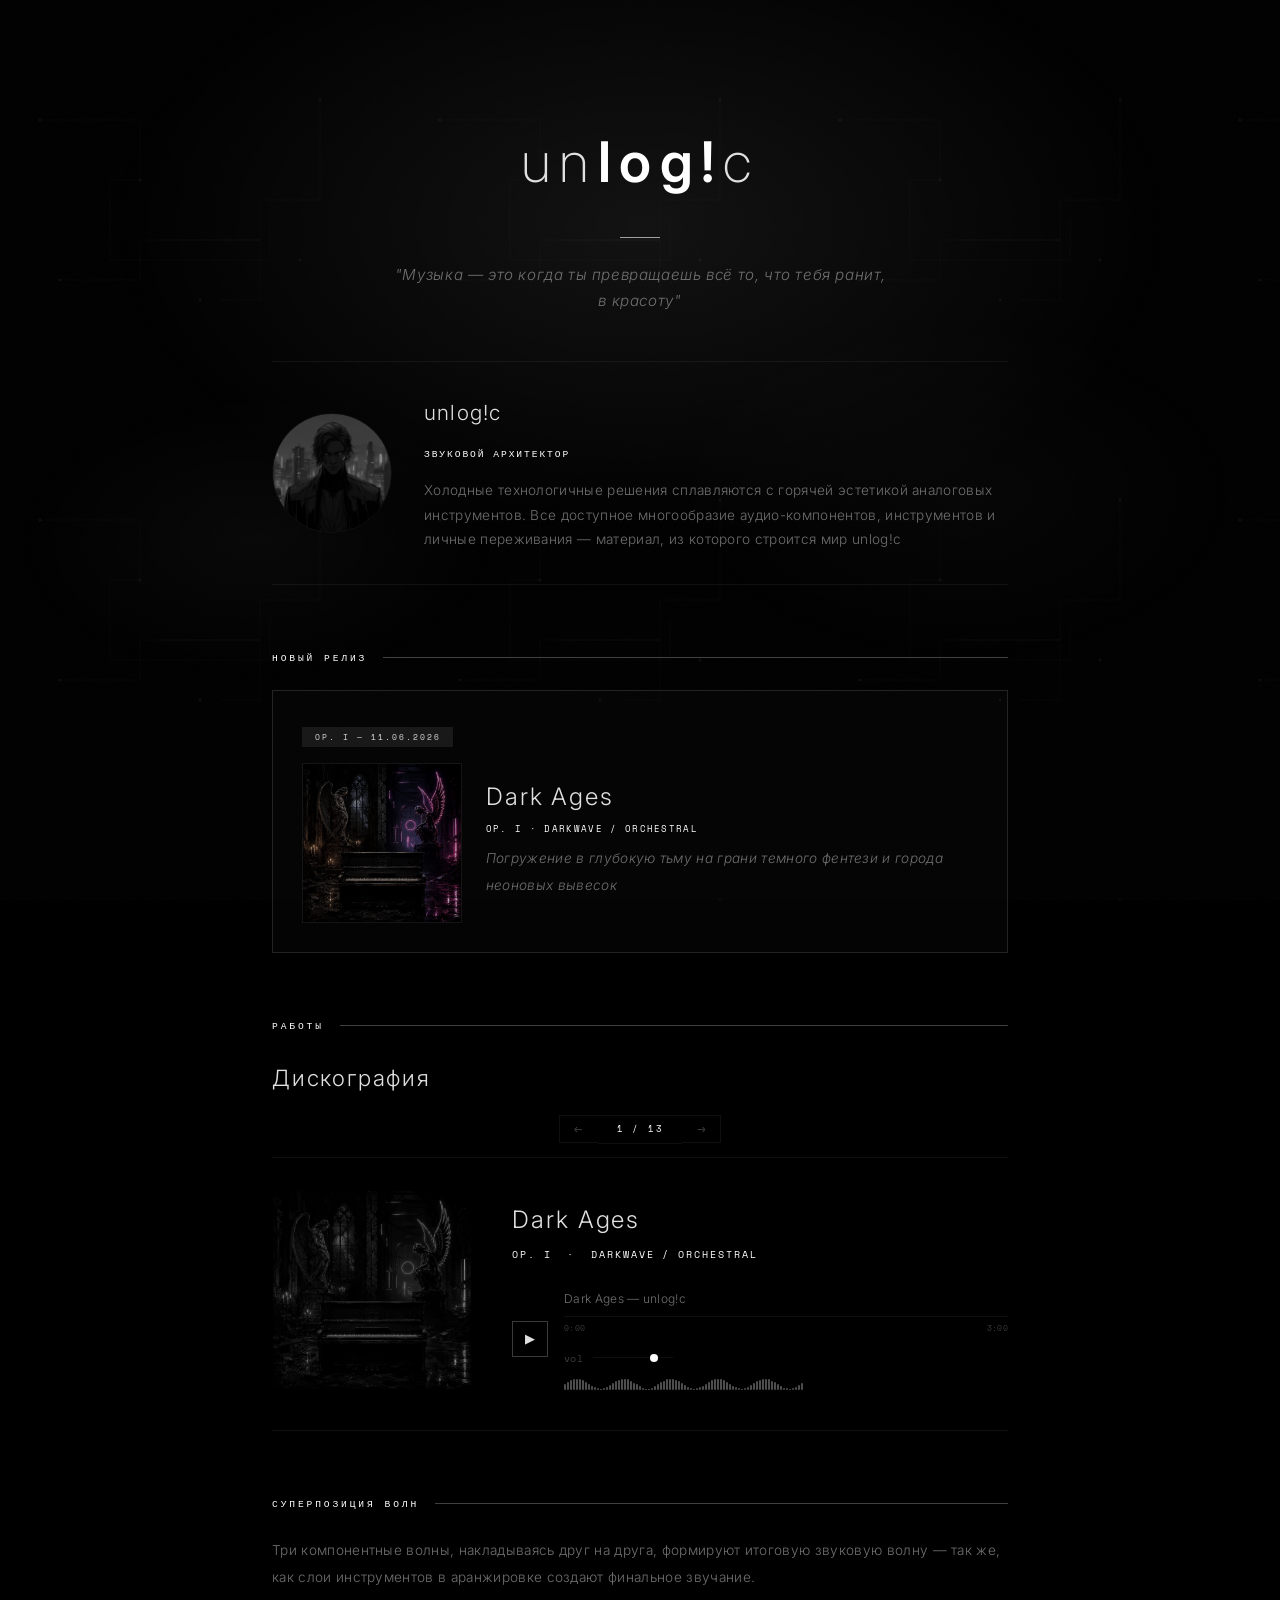
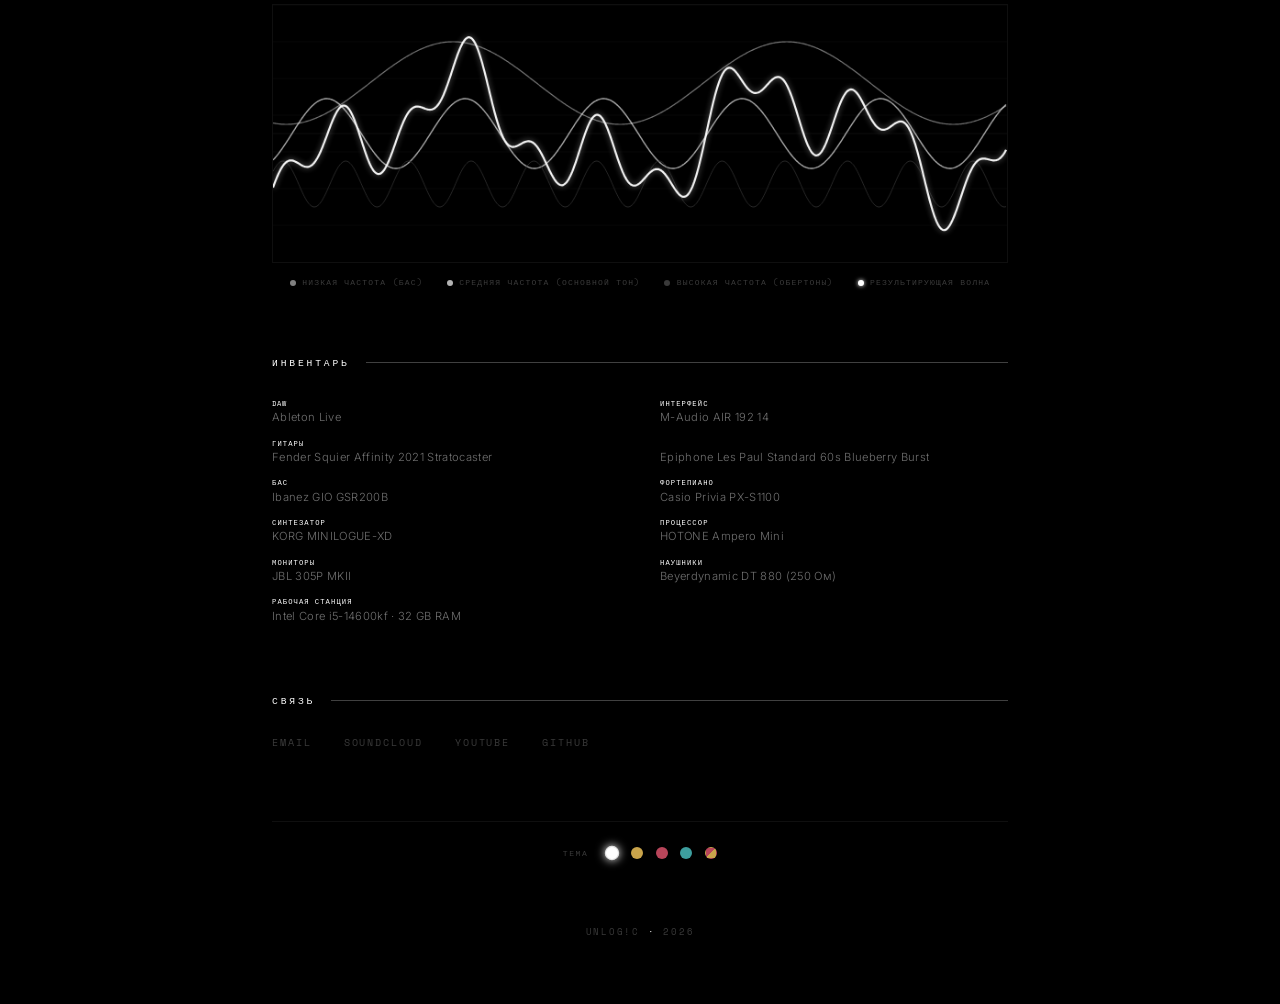
==== commit 9a253145: "Make optimization for track preload" ====
--- a/index.html
+++ b/index.html
@@ -202,8 +202,8 @@
     </footer>
   </div>
 
-  <audio id="player" preload="none" style="display:none;"></audio>
+  <audio id="player" preload="auto" style="display:none;"></audio>
 
 <script src="js/main.js" defer></script>
 </body>
-</html>+</html>
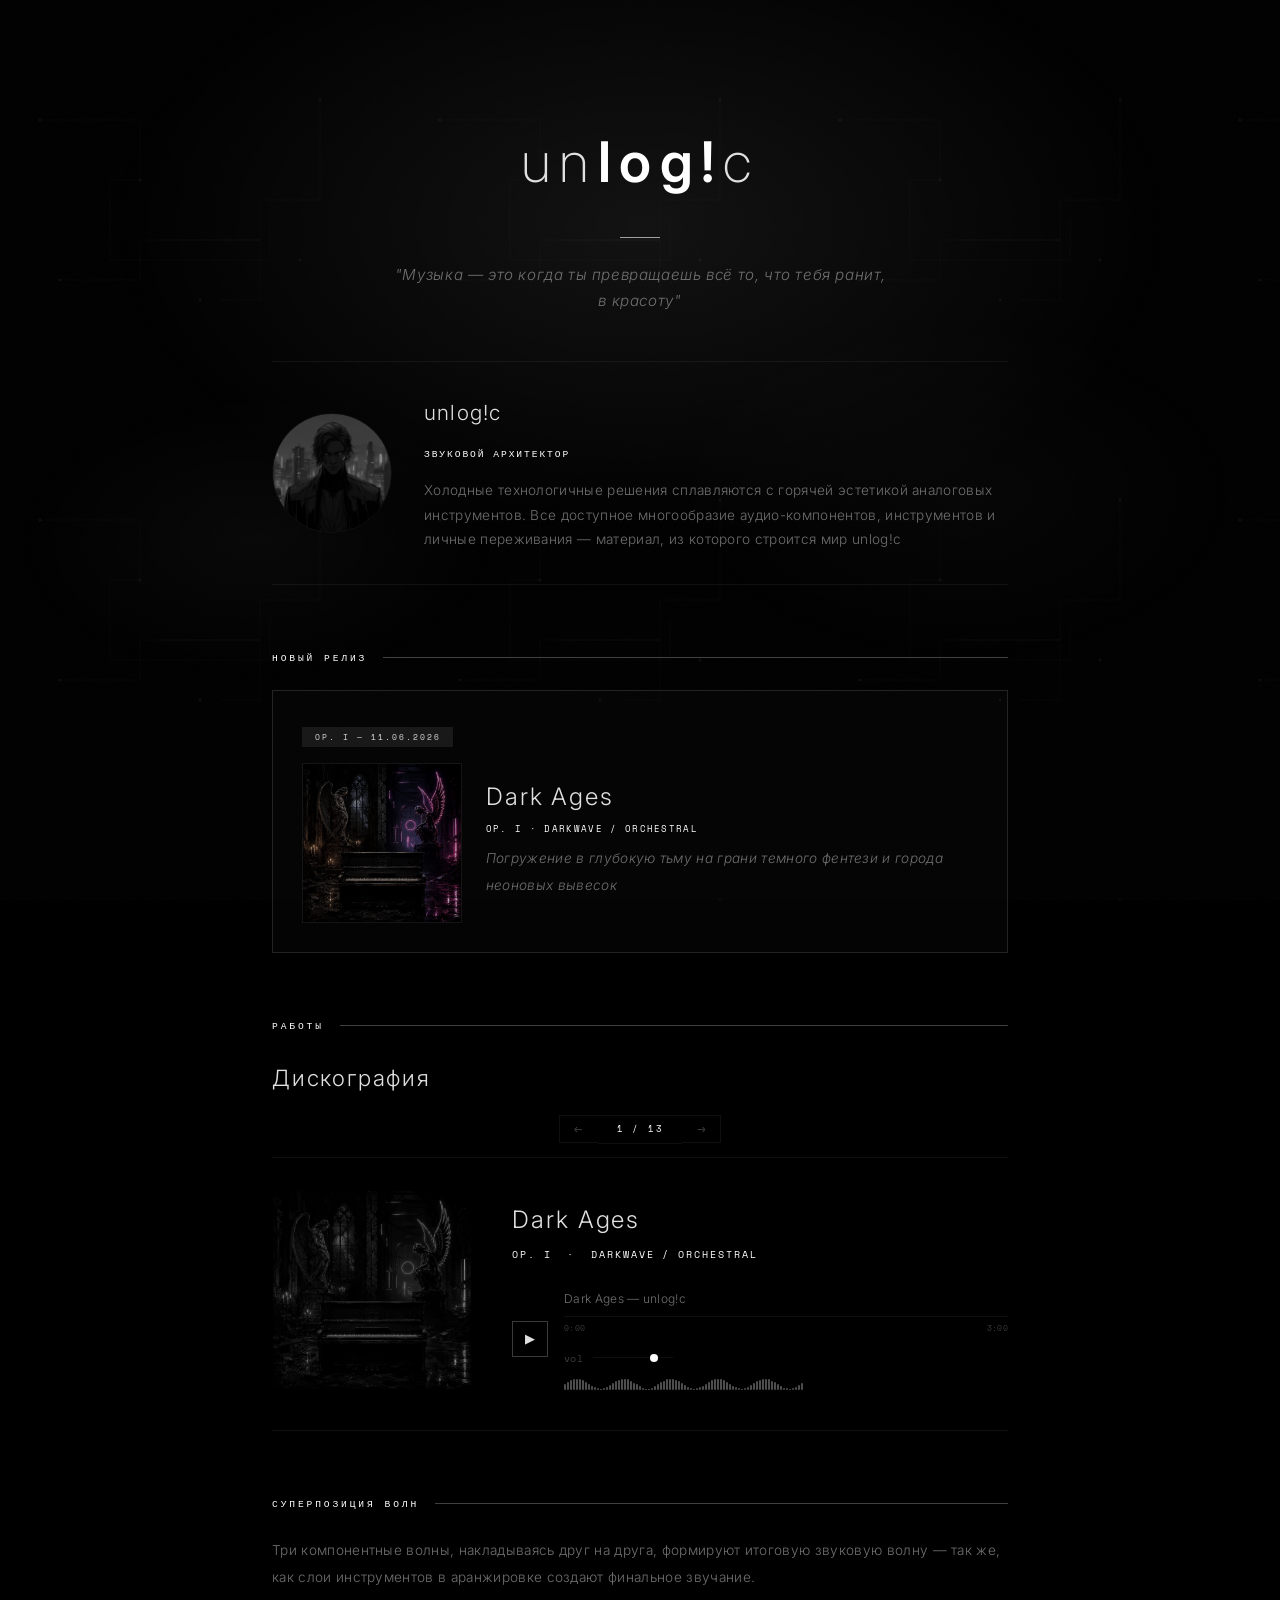
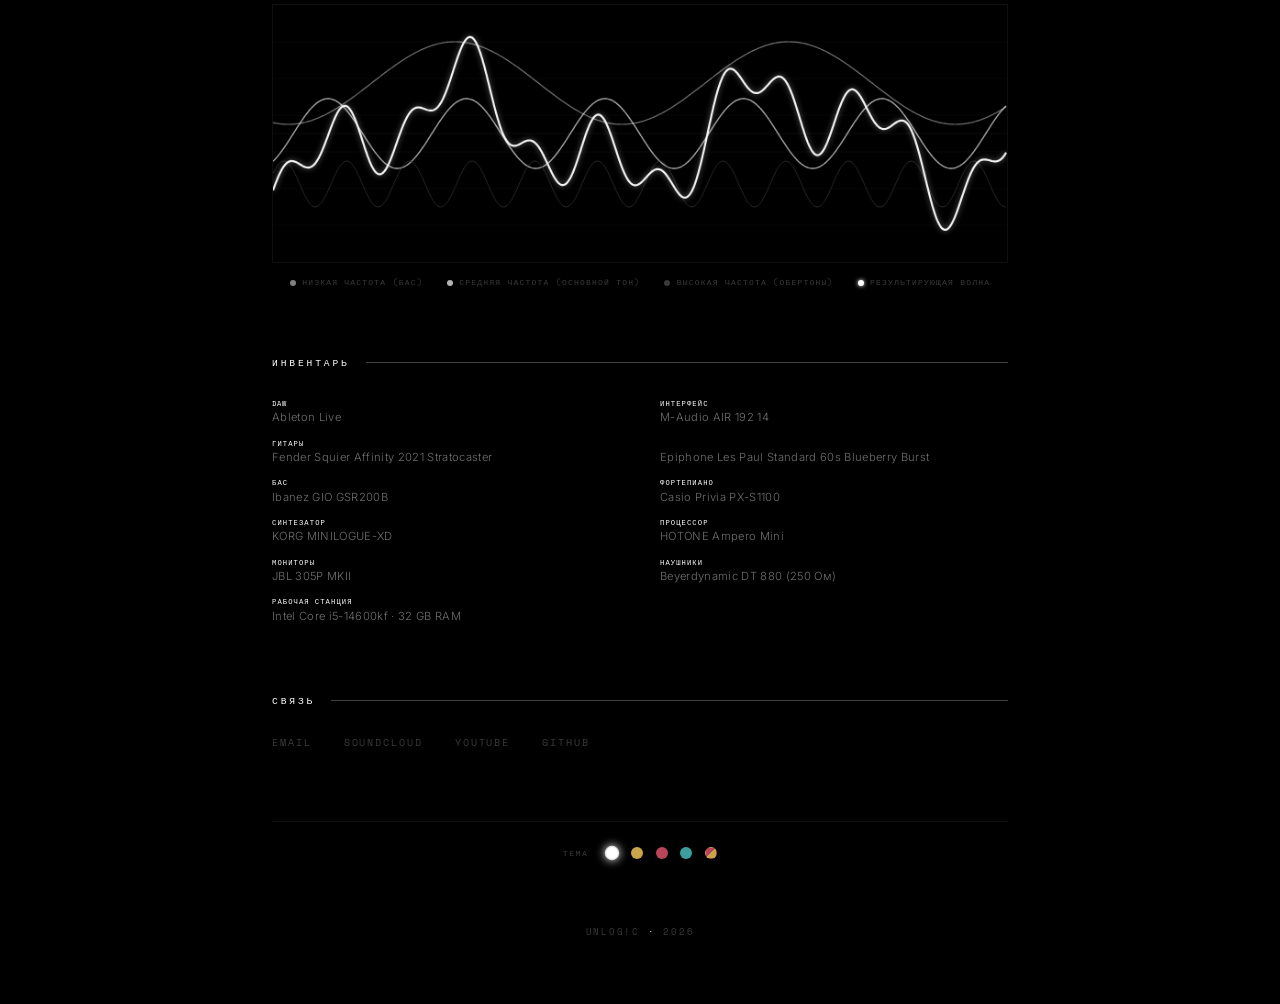
==== commit 5105c9af: "Undo audio preload" ====
--- a/index.html
+++ b/index.html
@@ -202,7 +202,7 @@
     </footer>
   </div>
 
-  <audio id="player" preload="auto" style="display:none;"></audio>
+  <audio id="player" preload="metadata" style="display:none;"></audio>
 
 <script src="js/main.js" defer></script>
 </body>
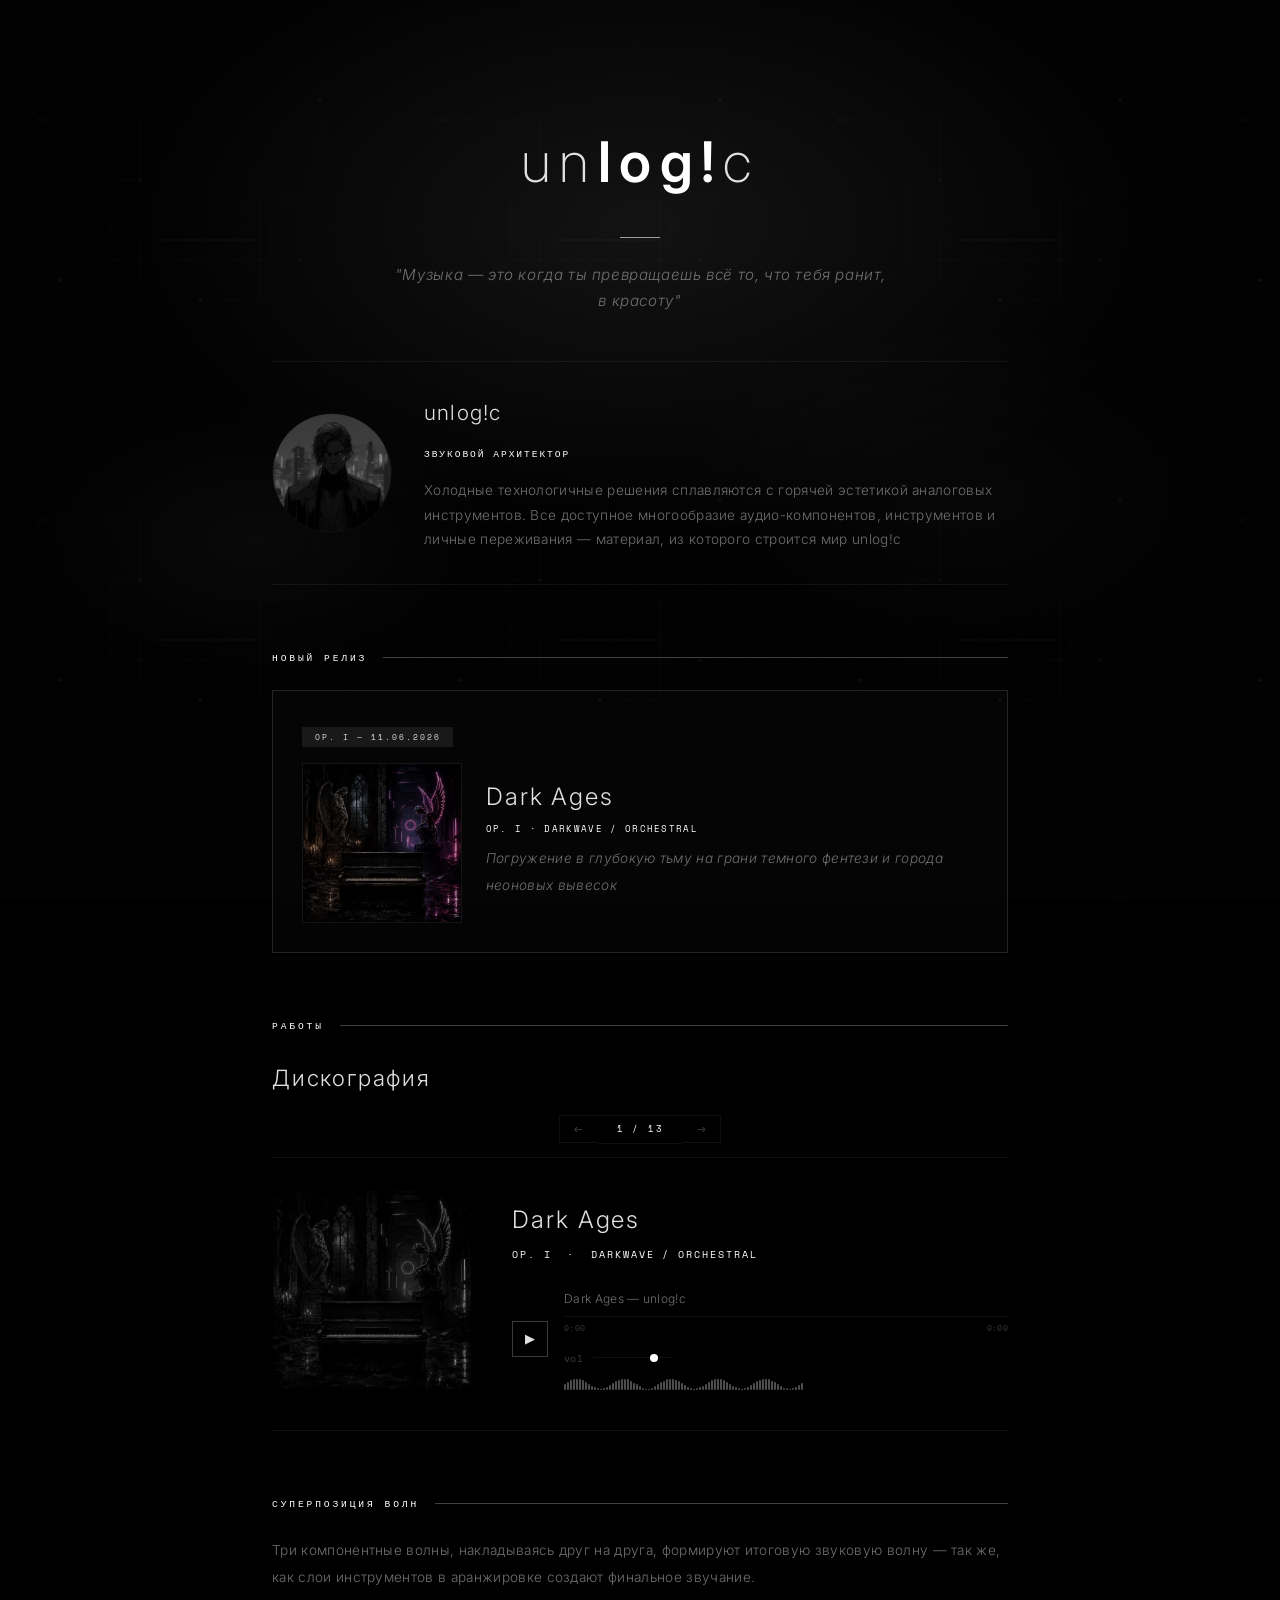
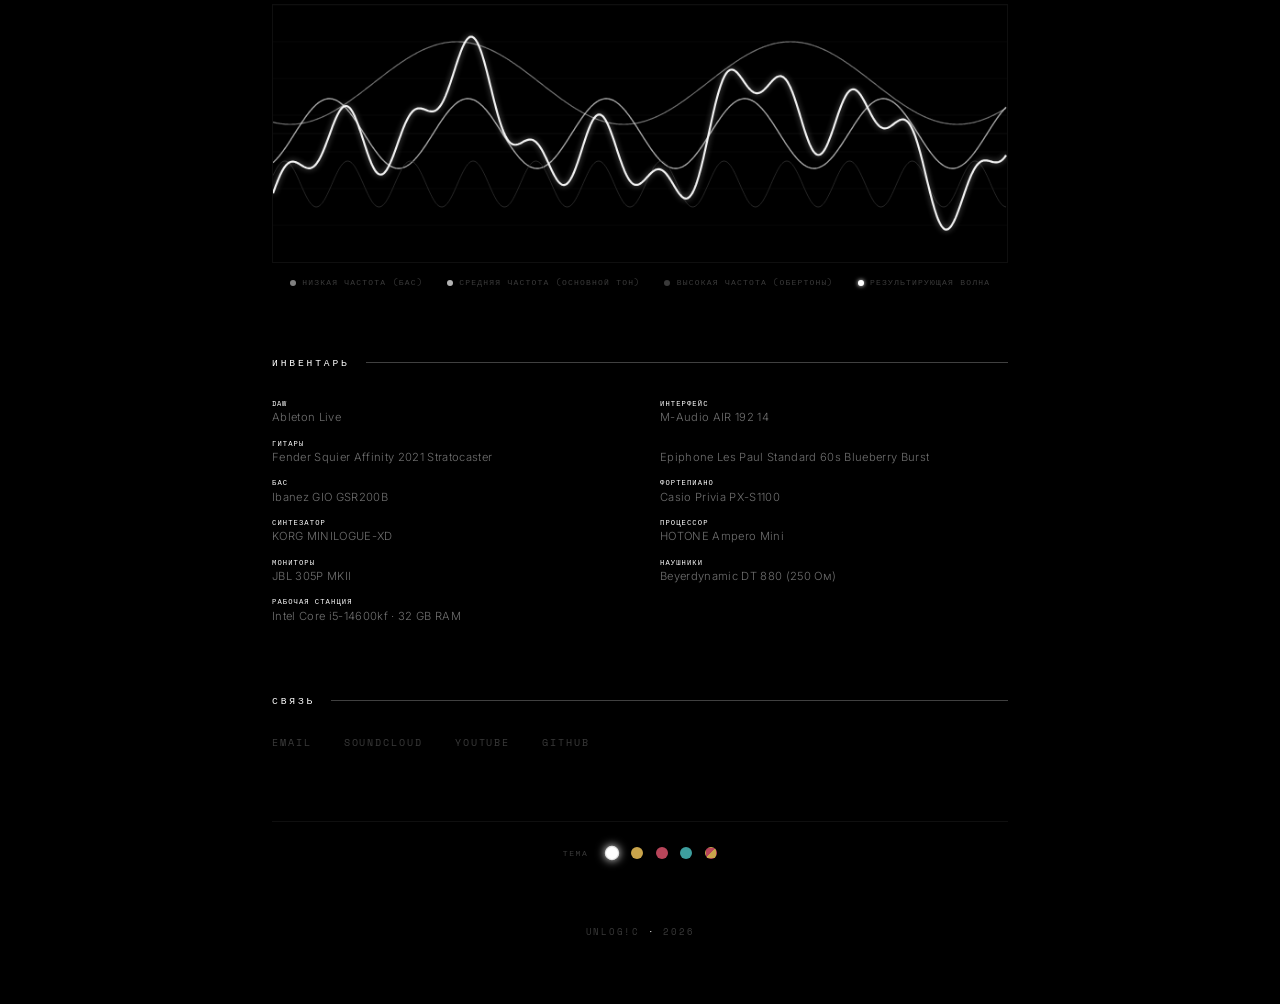
==== commit 155f8008: "Update index.html" ====
--- a/index.html
+++ b/index.html
@@ -202,7 +202,7 @@
     </footer>
   </div>
 
-  <audio id="player" preload="metadata" style="display:none;"></audio>
+  <audio id="player" preload="none" style="display:none;"></audio>
 
 <script src="js/main.js" defer></script>
 </body>
